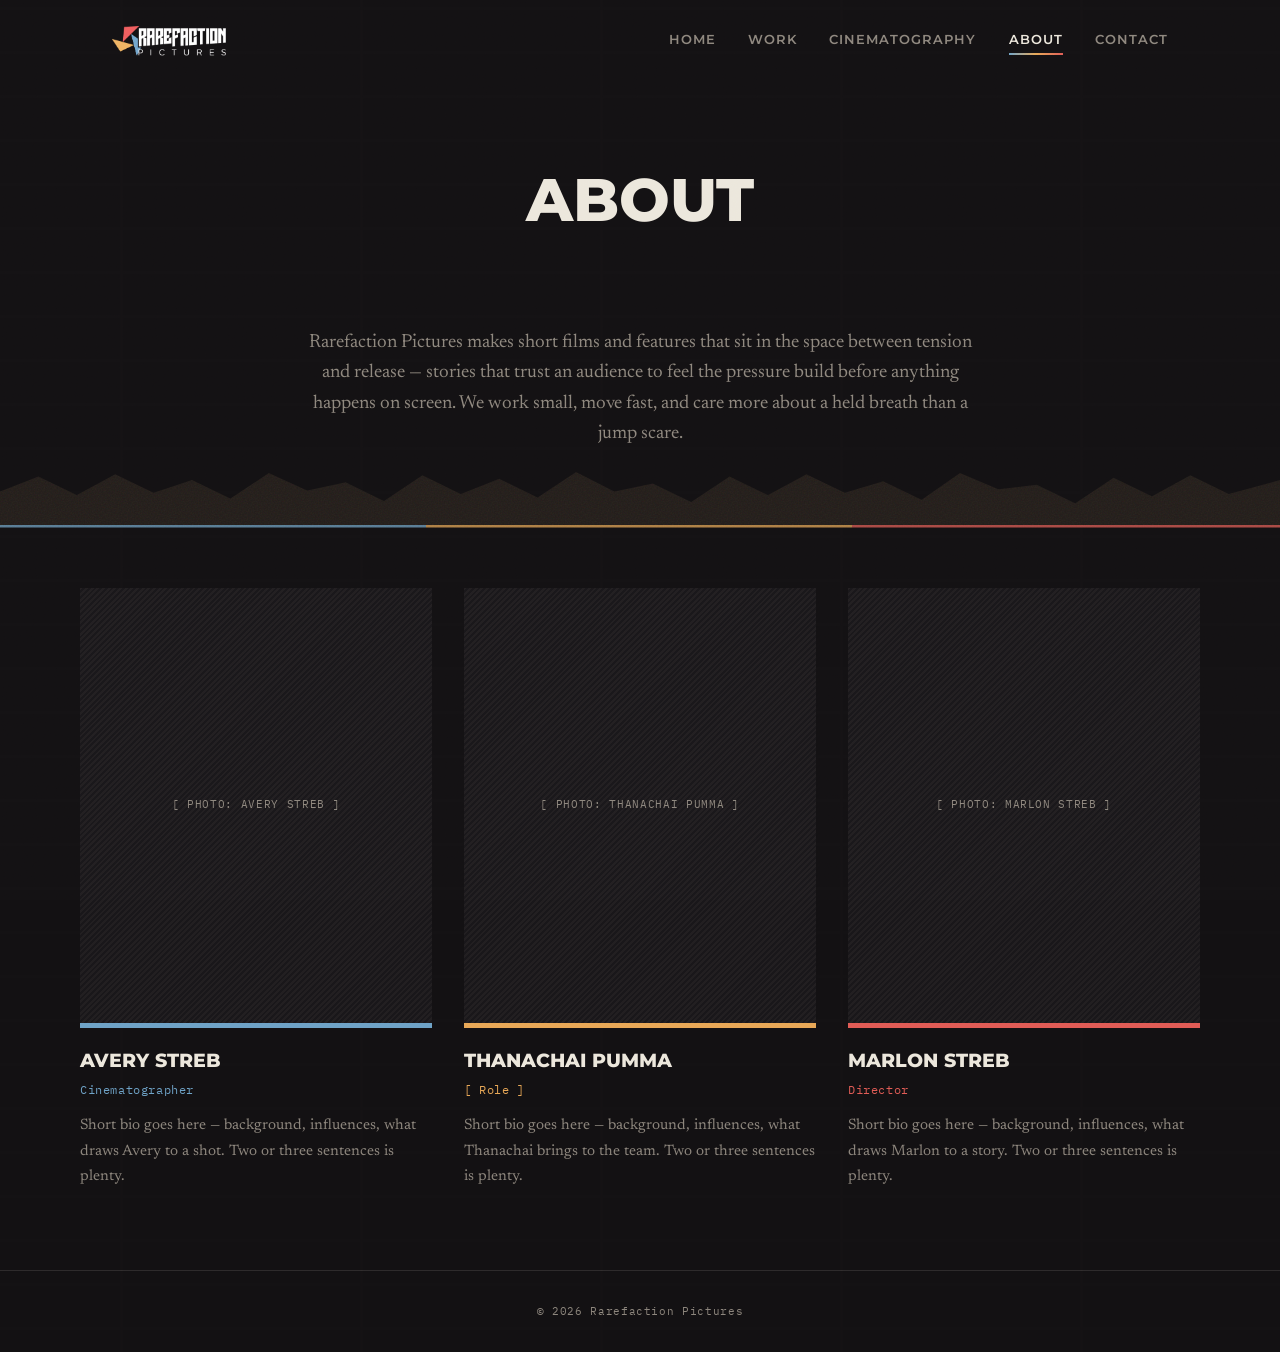
==== rarefactionpictures-site/about.html @ eb88a252 "Add files via upload" ====
<!DOCTYPE html>
<html lang="en">
<head>
<meta charset="UTF-8">
<meta name="viewport" content="width=device-width, initial-scale=1.0">
<title>About — Rarefaction Pictures</title>
<link rel="preconnect" href="https://fonts.googleapis.com">
<link rel="preconnect" href="https://fonts.gstatic.com" crossorigin>
<link href="https://fonts.googleapis.com/css2?family=Montserrat:wght@600;700;800&family=Newsreader:ital@0;1&family=IBM+Plex+Mono:wght@400;500&display=swap" rel="stylesheet">
<link rel="stylesheet" href="styles.css">
</head>
<body>
<div class="newsprint-bg"></div>

<header class="site-header">
  <a href="index.html" class="logo-mark">
    <img class="logo-header-mark" src="images/logo-full.png" alt="Rarefaction Pictures">
  </a>
  <button class="nav-toggle" aria-label="Toggle navigation">☰</button>
  <nav class="site-nav">
    <a href="index.html">Home</a>
    <a href="work.html">Work</a>
    <a href="cinematography.html">Cinematography</a>
    <a href="about.html" aria-current="page">About</a>
    <a href="contact.html">Contact</a>
  </nav>
</header>

<div class="page-head">
  <h1 class="page-title">About</h1>
</div>

<!-- EDIT ME: general company description -->
<div class="wrap about-intro">
  <p>
    Rarefaction Pictures makes short films and features that sit in the
    space between tension and release — stories that trust an audience
    to feel the pressure build before anything happens on screen. We
    work small, move fast, and care more about a held breath than a
    jump scare.
  </p>
</div>

<div class="torn-divider">
</div>

<!-- EDIT ME: bios below — replace each team-photo block with an
     <img> once you have headshots. member-color drives the accent
     line and role color, already matched to your logo. -->
<div class="wrap team">

  <div class="team-member" style="--member-color:var(--blue)">
    <div class="team-photo">
      <span>[ Photo: Avery Streb ]</span>
    </div>
    <h3 class="team-name">Avery Streb</h3>
    <p class="team-role">Cinematographer</p>
    <p class="team-bio">
      Short bio goes here — background, influences, what draws Avery
      to a shot. Two or three sentences is plenty.
    </p>
  </div>

  <div class="team-member" style="--member-color:var(--orange)">
    <div class="team-photo">
      <span>[ Photo: Thanachai Pumma ]</span>
    </div>
    <h3 class="team-name">Thanachai Pumma</h3>
    <p class="team-role">[ Role ]</p>
    <p class="team-bio">
      Short bio goes here — background, influences, what Thanachai
      brings to the team. Two or three sentences is plenty.
    </p>
  </div>

  <div class="team-member" style="--member-color:var(--red)">
    <div class="team-photo">
      <span>[ Photo: Marlon Streb ]</span>
    </div>
    <h3 class="team-name">Marlon Streb</h3>
    <p class="team-role">Director</p>
    <p class="team-bio">
      Short bio goes here — background, influences, what draws Marlon
      to a story. Two or three sentences is plenty.
    </p>
  </div>

</div>

<footer class="site-footer">
  <span>© <span id="year"></span> Rarefaction Pictures</span>
</footer>

<script src="main.js"></script>
</body>
</html>
---- rarefactionpictures-site/styles.css ----
/* =========================================================
   RAREFACTION PICTURES — Design tokens
   ========================================================= */
:root{
  --bg:        #131113;
  --bg-alt:    #1b181a;
  --paper:     #d8d0bf;
  --paper-dim: #b7ae9c;
  --paper-dark:#211c19;
  --ink:       #ece7dc;
  --muted:     #8d867d;
  --line:      rgba(236,231,220,0.12);

  --blue:      #6fa3c7;   /* Avery Streb */
  --orange:    #e8a857;   /* Thanachai Pumma */
  --red:       #e15c56;   /* Marlon Streb */

  --font-display: 'Montserrat', 'Helvetica Neue', Arial, sans-serif;
  --font-body:    'Newsreader', Georgia, serif;
  --font-mono:    'IBM Plex Mono', 'Courier New', monospace;
}

*{ box-sizing:border-box; margin:0; padding:0; }

html{ scroll-behavior:smooth; }

body{
  background:var(--bg);
  color:var(--ink);
  font-family:var(--font-body);
  font-size:17px;
  line-height:1.6;
  position:relative;
  overflow-x:hidden;
}

/* grain texture, applied once, fixed over everything */
body::before{
  content:"";
  position:fixed; inset:0;
  pointer-events:none;
  z-index:2000;
  opacity:0.11;
  background-image:url("data:image/svg+xml,%3Csvg xmlns='http://www.w3.org/2000/svg' width='120' height='120'%3E%3Cfilter id='n'%3E%3CfeTurbulence type='fractalNoise' baseFrequency='0.9' numOctaves='2' stitchTiles='stitch'/%3E%3C/filter%3E%3Crect width='100%25' height='100%25' filter='url(%23n)'/%3E%3C/svg%3E");
  mix-blend-mode:overlay;
}

/* faint newsprint-column suggestion, never real text, just structure */
.newsprint-bg{
  position:absolute; inset:0;
  pointer-events:none;
  opacity:0.09;
  background:
    repeating-linear-gradient(90deg,
      transparent 0 120px,
      var(--paper) 121px 122px,
      transparent 123px 240px),
    repeating-linear-gradient(0deg,
      transparent 0 22px,
      rgba(216,208,191,0.5) 23px 24px,
      transparent 25px 44px);
  mix-blend-mode:overlay;
}

a{ color:inherit; text-decoration:none; }

img{ max-width:100%; display:block; }

.wrap{
  max-width:1120px;
  margin:0 auto;
  padding:0 32px;
  position:relative;
}

.eyebrow{
  font-family:var(--font-mono);
  font-size:12px;
  letter-spacing:0.18em;
  text-transform:uppercase;
  color:var(--muted);
}

.section-label{
  font-family:var(--font-display);
  font-weight:800;
  font-size:13px;
  letter-spacing:0.14em;
  text-transform:uppercase;
  color:var(--muted);
  margin-bottom:28px;
}

/* =========================================================
   HEADER / NAV
   ========================================================= */
.site-header{
  display:flex;
  align-items:center;
  justify-content:space-between;
  max-width:1120px;
  margin:0 auto;
  padding:26px 32px;
  position:relative;
  z-index:10;
}

.logo-mark{
  display:flex;
  align-items:center;
  gap:10px;
  font-family:var(--font-display);
  font-weight:800;
  font-size:15px;
  letter-spacing:0.06em;
  text-transform:uppercase;
}

.tri-mark{ width:26px; height:auto; flex-shrink:0; }

.logo-header-mark{
  height:30px;
  width:auto;
  flex-shrink:0;
}

.site-nav{ display:flex; gap:32px; }

.site-nav a{
  font-family:var(--font-display);
  font-weight:600;
  font-size:13px;
  letter-spacing:0.08em;
  text-transform:uppercase;
  color:var(--muted);
  transition:color .2s ease;
  position:relative;
  padding-bottom:4px;
}
.site-nav a:hover,
.site-nav a[aria-current="page"]{ color:var(--ink); }
.site-nav a[aria-current="page"]::after{
  content:"";
  position:absolute; left:0; right:0; bottom:-2px;
  height:2px;
  background:linear-gradient(90deg,var(--blue),var(--orange),var(--red));
}

.nav-toggle{ display:none; }

/* =========================================================
   TORN DIVIDER — the recurring signature element
   ========================================================= */
.torn-divider{
  position:relative;
  height:58px;
  margin:0;
  background:var(--paper-dark);
  box-shadow:0 6px 18px rgba(0,0,0,0.5);
  clip-path:polygon(
    0% 38%, 3% 12%, 6% 44%, 9% 8%, 12% 40%, 15% 18%, 18% 50%,
    21% 6%, 24% 36%, 27% 22%, 30% 54%, 33% 10%, 36% 42%, 39% 16%,
    42% 48%, 45% 4%, 48% 38%, 51% 24%, 54% 56%, 57% 12%, 60% 44%,
    63% 8%, 66% 40%, 69% 20%, 72% 52%, 75% 6%, 78% 34%, 81% 26%,
    84% 58%, 87% 14%, 90% 46%, 93% 10%, 96% 42%, 100% 18%,
    100% 100%, 0% 100%
  );
}

.torn-divider::before{
  content:"";
  position:absolute; inset:0;
  opacity:0.5;
  mix-blend-mode:overlay;
  background-image:url("data:image/svg+xml,%3Csvg xmlns='http://www.w3.org/2000/svg' width='120' height='120'%3E%3Cfilter id='n'%3E%3CfeTurbulence type='fractalNoise' baseFrequency='0.7' numOctaves='3' stitchTiles='stitch'/%3E%3C/filter%3E%3Crect width='100%25' height='100%25' filter='url(%23n)'/%3E%3C/svg%3E");
}

.torn-divider::after{
  content:"";
  position:absolute; left:0; right:0; bottom:0;
  height:3px;
  background:linear-gradient(90deg,var(--blue) 0 33.3%,var(--orange) 33.3% 66.6%,var(--red) 66.6% 100%);
  opacity:0.7;
}

/* =========================================================
   HERO (home)
   ========================================================= */
.hero{
  padding:64px 0 0;
  text-align:center;
}

.hero-photo{
  position:relative;
  margin:0 auto 0;
  max-width:1120px;
  height:420px;
  background:
    repeating-linear-gradient(135deg, #201d1f 0 2px, #171417 2px 4px);
  border:1px dashed var(--line);
  display:flex;
  align-items:center;
  justify-content:center;
  overflow:hidden;
}

.hero-logo-overlay{
  position:absolute;
  top:24px;
  right:24px;
  width:min(220px, 28%);
  height:auto;
  z-index:3;
}

.hero-wwu-btn{
  position:absolute;
  bottom:24px;
  left:24px;
  z-index:3;
  display:inline-block;
  font-family:var(--font-display);
  font-weight:700;
  font-size:22px;
  letter-spacing:0.08em;
  text-transform:uppercase;
  padding:23px 43px;
  background:var(--orange); /* overridden randomly on load, see main.js */
  color:var(--bg);
  transition:background .2s ease, transform .2s ease;
}
.hero-wwu-btn:hover{
  background:var(--ink);
  transform:translateY(-2px);
}

.hero-photo-label{
  font-family:var(--font-mono);
  font-size:12px;
  letter-spacing:0.1em;
  text-transform:uppercase;
  color:var(--muted);
  text-align:center;
  line-height:1.8;
}

.hero-photo::after{
  content:"";
  position:absolute; left:0; right:0; bottom:0;
  height:5px;
  background:linear-gradient(90deg,var(--blue) 0 33.3%,var(--orange) 33.3% 66.6%,var(--red) 66.6% 100%);
}

.hero-text{ padding:48px 32px 60px; }

.hero-title{
  font-family:var(--font-display);
  font-weight:800;
  font-size:clamp(40px, 7vw, 84px);
  line-height:0.98;
  letter-spacing:-0.01em;
  text-transform:uppercase;
}

.hero-logo{
  width:min(560px, 82%);
  margin:0 auto;
  height:auto;
}

.visually-hidden{
  position:absolute;
  width:1px; height:1px;
  padding:0; margin:-1px;
  overflow:hidden;
  clip:rect(0,0,0,0);
  white-space:nowrap;
  border:0;
}

.hero-tagline{
  margin-top:18px;
  font-family:var(--font-body);
  font-style:italic;
  font-size:19px;
  color:var(--muted);
  max-width:520px;
  margin-left:auto;
  margin-right:auto;
}

/* =========================================================
   LATEST WORK (home) — category rows, graceful when empty
   ========================================================= */
.latest-work{ padding:64px 0; }

.work-category{ margin-bottom:56px; }
.work-category:last-child{ margin-bottom:0; }

.work-category-head{
  display:flex;
  align-items:baseline;
  justify-content:space-between;
  border-bottom:1px solid var(--line);
  padding-bottom:12px;
  margin-bottom:24px;
}

.work-category-title{
  font-family:var(--font-display);
  font-weight:800;
  font-size:20px;
  letter-spacing:0.02em;
  text-transform:uppercase;
}

.work-category-title .accent-dot{
  display:inline-block;
  width:8px; height:8px;
  border-radius:50%;
  margin-right:10px;
  vertical-align:middle;
}

.work-category-link{
  font-family:var(--font-mono);
  font-size:12px;
  color:var(--muted);
  letter-spacing:0.06em;
}
.work-category-link:hover{ color:var(--ink); }

.work-row{
  display:grid;
  grid-template-columns:repeat(3,1fr);
  gap:20px;
}

.work-card{
  background:var(--bg-alt);
  border:1px solid var(--line);
  transition:border-color .2s ease, transform .2s ease;
}
.work-card:hover{ transform:translateY(-3px); }

.work-card-frame{
  aspect-ratio:16/10;
  background:repeating-linear-gradient(135deg,#221f21 0 2px,#19171a 2px 4px);
  display:flex;
  align-items:center;
  justify-content:center;
}
.work-card-frame span{
  font-family:var(--font-mono);
  font-size:11px;
  color:var(--muted);
  letter-spacing:0.08em;
  text-transform:uppercase;
}

.work-card-body{ padding:16px; }
.work-card-title{
  font-family:var(--font-display);
  font-weight:700;
  font-size:15px;
  text-transform:uppercase;
  letter-spacing:0.02em;
}
.work-card-meta{
  font-family:var(--font-mono);
  font-size:11px;
  color:var(--muted);
  margin-top:6px;
}

.work-empty{
  border:1px dashed var(--line);
  padding:32px 20px;
  text-align:center;
  grid-column:1 / -1;
}
.work-empty p{
  font-family:var(--font-mono);
  font-size:12px;
  letter-spacing:0.06em;
  text-transform:uppercase;
  color:var(--muted);
}

/* =========================================================
   WORK WITH US (home section)
   ========================================================= */
.work-with-us{
  padding:70px 0;
  text-align:center;
}
.wwu-title{
  font-family:var(--font-display);
  font-weight:800;
  font-size:clamp(28px,4vw,44px);
  text-transform:uppercase;
  margin-bottom:16px;
}
.wwu-copy{
  max-width:480px;
  margin:0 auto 30px;
  color:var(--muted);
  font-size:17px;
}
.btn{
  display:inline-block;
  font-family:var(--font-display);
  font-weight:700;
  font-size:13px;
  letter-spacing:0.1em;
  text-transform:uppercase;
  padding:16px 34px;
  border:1px solid var(--ink);
  transition:background .2s ease, color .2s ease;
}
.btn:hover{ background:var(--ink); color:var(--bg); }

/* =========================================================
   FULL WORK PAGE
   ========================================================= */
.page-head{
  padding:70px 0 20px;
  text-align:center;
}
.page-title{
  font-family:var(--font-display);
  font-weight:800;
  font-size:clamp(36px,6vw,60px);
  text-transform:uppercase;
}
.page-sub{
  color:var(--muted);
  margin-top:12px;
  font-style:italic;
}

.work-archive{ padding:40px 0 80px; }

/* =========================================================
   CINEMATOGRAPHY PAGE — carousel
   ========================================================= */
.cine-carousel{
  position:relative;
  padding:40px 0 20px;
}

.cine-carousel .cine-track{
  display:flex;
  overflow:hidden;
  border:1px solid var(--line);
}

.cine-carousel .cine-slide{
  position:relative;
  flex:0 0 100%;
}

.cine-frame{
  aspect-ratio:16/9;
  background:repeating-linear-gradient(135deg,#221f21 0 2px,#19171a 2px 4px);
  display:flex; align-items:center; justify-content:center;
}
.cine-frame span{
  font-family:var(--font-mono);
  font-size:11px; color:var(--muted);
  text-transform:uppercase; letter-spacing:0.08em;
}

.cine-info-bar{
  position:absolute;
  left:0; right:0; bottom:0;
  display:flex;
  align-items:baseline;
  justify-content:space-between;
  gap:16px;
  padding:16px 22px;
  background:rgba(19,17,19,0.88);
  border-top:1px solid var(--line);
  transform:translateY(100%);
  transition:transform .25s ease;
}
.cine-slide:hover .cine-info-bar,
.cine-slide:focus-within .cine-info-bar{
  transform:translateY(0);
}

.cine-info-title{
  font-family:var(--font-display);
  font-weight:700;
  font-size:15px;
  text-transform:uppercase;
  letter-spacing:0.02em;
}
.cine-info-meta{
  font-family:var(--font-mono);
  font-size:11px;
  color:var(--muted);
  white-space:nowrap;
}

.cine-arrow{
  position:absolute;
  top:50%;
  transform:translateY(-50%);
  width:44px; height:44px;
  border:1px solid var(--line);
  background:rgba(19,17,19,0.7);
  color:var(--ink);
  font-size:22px;
  line-height:1;
  cursor:pointer;
  display:flex; align-items:center; justify-content:center;
  transition:background .2s ease;
}
.cine-arrow:hover{ background:rgba(19,17,19,0.95); }
.cine-arrow--prev{ left:14px; }
.cine-arrow--next{ right:14px; }

.cine-dots{
  display:flex;
  justify-content:center;
  gap:10px;
  margin-top:18px;
}
.cine-dot{
  width:8px; height:8px;
  border-radius:50%;
  border:1px solid var(--line);
  background:transparent;
  cursor:pointer;
  padding:0;
}
.cine-dot.active{ background:var(--ink); }

@media (max-width:800px){
  .cine-info-bar{
    position:static;
    transform:none;
    background:var(--bg-alt);
    flex-direction:column;
    align-items:flex-start;
    gap:4px;
  }
  .cine-arrow{ width:36px; height:36px; font-size:18px; }
}

/* =========================================================
   REEL PLAYER
   ========================================================= */
.reel{ padding:20px 0 90px; }

.reel-player{
  position:relative;
  aspect-ratio:16/9;
  background:repeating-linear-gradient(135deg,#221f21 0 2px,#19171a 2px 4px);
  border:1px solid var(--line);
  overflow:hidden;
}

.reel-video{
  width:100%; height:100%;
  object-fit:cover;
  display:block;
}

.reel-placeholder-label{
  position:absolute; inset:0;
  display:flex;
  align-items:center;
  justify-content:center;
  text-align:center;
  padding:0 24px;
  font-family:var(--font-mono);
  font-size:12px;
  letter-spacing:0.06em;
  text-transform:uppercase;
  color:var(--muted);
  line-height:1.8;
}
.reel-placeholder-label code{
  font-family:var(--font-mono);
  color:var(--ink);
}

.reel-mute-toggle{
  position:absolute;
  bottom:16px; right:16px;
  width:40px; height:40px;
  border:1px solid var(--line);
  background:rgba(19,17,19,0.7);
  color:var(--ink);
  font-size:16px;
  cursor:pointer;
  display:flex; align-items:center; justify-content:center;
}
.reel-mute-toggle:hover{ background:rgba(19,17,19,0.95); }

/* =========================================================
   FILM MODAL — trailer popup for short-film / feature cards
   ========================================================= */
.film-modal-backdrop{
  position:fixed; inset:0;
  background:rgba(8,7,8,0.86);
  z-index:1000;
  display:none;
  align-items:center;
  justify-content:center;
  padding:5vh 5vw;
}
.film-modal-backdrop.open{ display:flex; }

.film-modal{
  position:relative;
  width:100%;
  max-width:840px;
  max-height:90vh;
  background:var(--bg-alt);
  border:1px solid var(--line);
  box-shadow:0 20px 60px rgba(0,0,0,0.6);
}

.film-modal-scroll{
  max-height:90vh;
  overflow-y:auto;
  padding:36px 36px 44px;
}

.film-modal-close{
  position:absolute;
  top:14px; right:14px;
  width:36px; height:36px;
  border:1px solid var(--line);
  background:var(--bg);
  color:var(--ink);
  font-size:16px;
  cursor:pointer;
  z-index:2;
}
.film-modal-close:hover{ background:var(--bg-alt); }

.film-modal-eyebrow{
  font-family:var(--font-mono);
  font-size:12px;
  letter-spacing:0.1em;
  text-transform:uppercase;
  color:var(--muted);
  margin-bottom:8px;
}

.film-modal-title{
  font-family:var(--font-display);
  font-weight:800;
  font-size:clamp(26px,4vw,38px);
  text-transform:uppercase;
  margin-bottom:24px;
  padding-right:40px;
}

.film-modal-video{
  position:relative;
  aspect-ratio:16/9;
  background:repeating-linear-gradient(135deg,#221f21 0 2px,#19171a 2px 4px);
  border:1px solid var(--line);
  margin-bottom:28px;
  overflow:hidden;
}
.film-modal-video-el{ width:100%; height:100%; object-fit:cover; }
.film-modal-video-placeholder{
  position:absolute; inset:0;
  display:flex; align-items:center; justify-content:center;
  font-family:var(--font-mono);
  font-size:12px; letter-spacing:0.06em; text-transform:uppercase;
  color:var(--muted);
}

.film-modal-facts{
  display:grid;
  grid-template-columns:140px 1fr;
  gap:10px 16px;
  margin-bottom:24px;
}
.film-modal-facts dt{
  font-family:var(--font-mono);
  font-size:11px;
  letter-spacing:0.06em;
  text-transform:uppercase;
  color:var(--muted);
}
.film-modal-facts dd{
  font-family:var(--font-body);
  font-size:15px;
  color:var(--ink);
}

.film-modal-awards-label{
  font-family:var(--font-display);
  font-weight:800;
  font-size:12px;
  letter-spacing:0.1em;
  text-transform:uppercase;
  color:var(--muted);
  margin-bottom:10px;
}
.film-modal-awards ul{
  list-style:none;
  display:flex;
  flex-direction:column;
  gap:6px;
}
.film-modal-awards li{
  font-size:15px;
  color:var(--ink);
  padding-left:16px;
  position:relative;
}
.film-modal-awards li::before{
  content:"";
  position:absolute; left:0; top:9px;
  width:6px; height:6px;
  background:var(--orange);
}

@media (max-width:700px){
  .film-modal-backdrop{ padding:0; }
  .film-modal{ max-width:none; width:100%; height:100%; max-height:none; }
  .film-modal-scroll{ max-height:100vh; padding:28px 20px 40px; }
  .film-modal-facts{ grid-template-columns:1fr; gap:2px 0; }
  .film-modal-facts dd{ margin-bottom:8px; }
}

/* =========================================================
   ABOUT PAGE
   ========================================================= */
.about-intro{
  padding:60px 0 20px;
  max-width:680px;
  margin:0 auto;
  text-align:center;
}
.about-intro p{ font-size:19px; color:var(--muted); }

.team{
  padding:60px 0 80px;
  display:grid;
  grid-template-columns:repeat(3,1fr);
  gap:32px;
}

.team-member{ text-align:left; }

.team-photo{
  aspect-ratio:4/5;
  background:repeating-linear-gradient(135deg,#221f21 0 2px,#19171a 2px 4px);
  border-bottom:5px solid var(--member-color, var(--ink));
  display:flex; align-items:center; justify-content:center;
  margin-bottom:18px;
}
.team-photo span{
  font-family:var(--font-mono);
  font-size:11px; color:var(--muted);
  text-align:center; padding:0 16px;
  text-transform:uppercase; letter-spacing:0.06em;
}

.team-name{
  font-family:var(--font-display);
  font-weight:800; font-size:19px;
  text-transform:uppercase;
}
.team-role{
  font-family:var(--font-mono);
  font-size:12px;
  color:var(--member-color, var(--muted));
  margin-top:4px;
  letter-spacing:0.05em;
}
.team-bio{
  margin-top:14px;
  font-size:15px;
  color:var(--muted);
  line-height:1.7;
}

/* =========================================================
   CONTACT PAGE
   ========================================================= */
.contact-page{
  padding:80px 0 100px;
  text-align:center;
}
.contact-email{
  display:inline-block;
  font-family:var(--font-display);
  font-weight:800;
  font-size:clamp(24px,4vw,38px);
  text-transform:lowercase;
  border-bottom:2px solid var(--line);
  padding-bottom:6px;
  margin:20px 0 40px;
  transition:border-color .2s ease;
}
.contact-email:hover{ border-color:var(--orange); }

.contact-links{
  display:flex; gap:28px; justify-content:center;
  font-family:var(--font-mono); font-size:13px;
  letter-spacing:0.06em; text-transform:uppercase;
}
.contact-links a{ color:var(--muted); }
.contact-links a:hover{ color:var(--ink); }

/* =========================================================
   FOOTER
   ========================================================= */
.site-footer{
  padding:32px;
  text-align:center;
  font-family:var(--font-mono);
  font-size:11px;
  color:var(--muted);
  letter-spacing:0.06em;
  border-top:1px solid var(--line);
}

/* =========================================================
   RESPONSIVE
   ========================================================= */
@media (max-width:800px){
  .site-nav{
    position:fixed; inset:0 0 0 auto;
    width:70%; max-width:280px;
    background:var(--bg-alt);
    flex-direction:column;
    padding:100px 32px;
    gap:24px;
    transform:translateX(100%);
    transition:transform .25s ease;
    z-index:100;
  }
  .site-nav.open{ transform:translateX(0); }
  .nav-toggle{
    display:block;
    background:none; border:none;
    color:var(--ink); font-size:22px;
    cursor:pointer; z-index:101;
  }
  .work-row{ grid-template-columns:1fr; }
  .cine-grid{ grid-template-columns:1fr; }
  .team{ grid-template-columns:1fr; }
  .hero-photo{ height:280px; }
}

@media (prefers-reduced-motion:reduce){
  *{ transition:none !important; scroll-behavior:auto !important; }
}
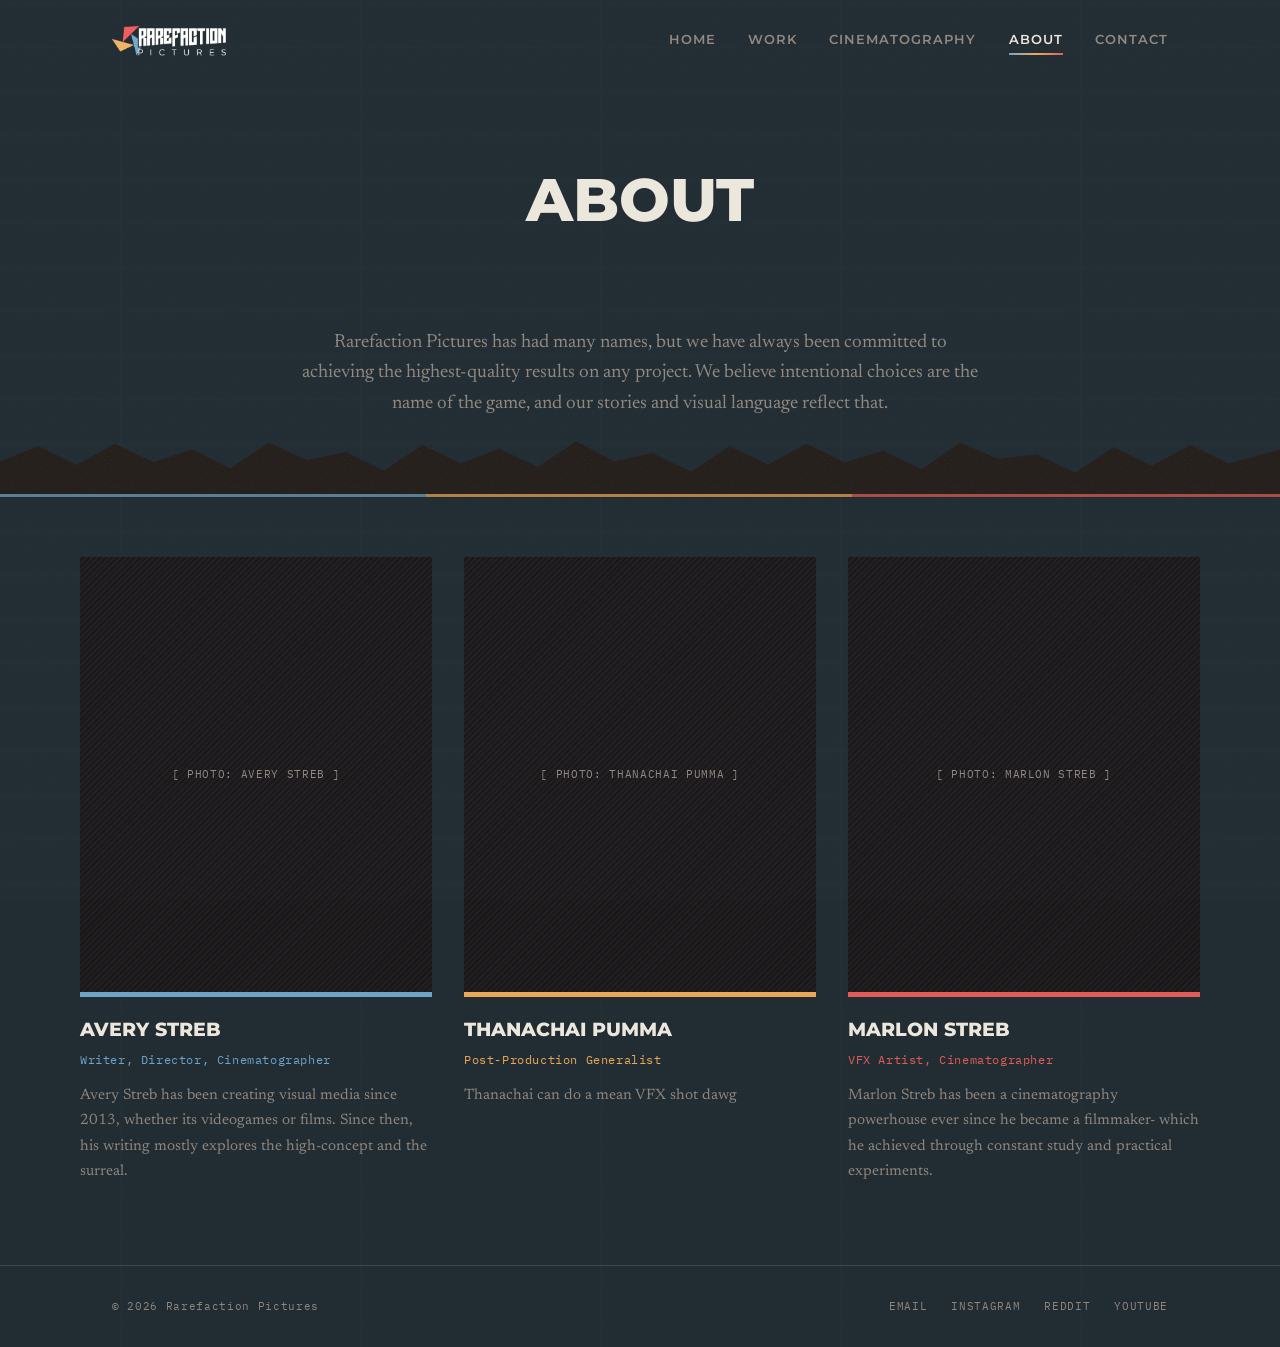
==== commit 7d763aea: "Update about.html" ====
--- a/rarefactionpictures-site/about.html
+++ b/rarefactionpictures-site/about.html
@@ -7,11 +7,11 @@
 <link rel="preconnect" href="https://fonts.googleapis.com">
 <link rel="preconnect" href="https://fonts.gstatic.com" crossorigin>
 <link href="https://fonts.googleapis.com/css2?family=Montserrat:wght@600;700;800&family=Newsreader:ital@0;1&family=IBM+Plex+Mono:wght@400;500&display=swap" rel="stylesheet">
+<link rel="icon" type="image/png" href="images/logo-icon.png">
 <link rel="stylesheet" href="styles.css">
 </head>
 <body>
 <div class="newsprint-bg"></div>
-
 <header class="site-header">
   <a href="index.html" class="logo-mark">
     <img class="logo-header-mark" src="images/logo-full.png" alt="Rarefaction Pictures">
@@ -25,72 +25,59 @@
     <a href="contact.html">Contact</a>
   </nav>
 </header>
-
 <div class="page-head">
   <h1 class="page-title">About</h1>
 </div>
-
-<!-- EDIT ME: general company description -->
 <div class="wrap about-intro">
   <p>
-    Rarefaction Pictures makes short films and features that sit in the
-    space between tension and release — stories that trust an audience
-    to feel the pressure build before anything happens on screen. We
-    work small, move fast, and care more about a held breath than a
-    jump scare.
+    Rarefaction Pictures has had many names, but we have always been committed to achieving the highest-quality results on any project. We believe intentional choices are the name of the game, and our stories and visual language reflect that.
   </p>
 </div>
-
 <div class="torn-divider">
 </div>
-
-<!-- EDIT ME: bios below — replace each team-photo block with an
-     <img> once you have headshots. member-color drives the accent
-     line and role color, already matched to your logo. -->
 <div class="wrap team">
-
   <div class="team-member" style="--member-color:var(--blue)">
     <div class="team-photo">
       <span>[ Photo: Avery Streb ]</span>
     </div>
     <h3 class="team-name">Avery Streb</h3>
-    <p class="team-role">Cinematographer</p>
+    <p class="team-role">Writer, Director, Cinematographer</p>
     <p class="team-bio">
-      Short bio goes here — background, influences, what draws Avery
-      to a shot. Two or three sentences is plenty.
+      Avery Streb has been creating visual media since 2013, whether its videogames or films. Since then, his writing mostly explores the high-concept and the surreal.
     </p>
   </div>
-
   <div class="team-member" style="--member-color:var(--orange)">
     <div class="team-photo">
       <span>[ Photo: Thanachai Pumma ]</span>
     </div>
     <h3 class="team-name">Thanachai Pumma</h3>
-    <p class="team-role">[ Role ]</p>
+    <p class="team-role">Post-Production Generalist</p>
     <p class="team-bio">
-      Short bio goes here — background, influences, what Thanachai
-      brings to the team. Two or three sentences is plenty.
+      Thanachai can do a mean VFX shot dawg
     </p>
   </div>
-
   <div class="team-member" style="--member-color:var(--red)">
     <div class="team-photo">
       <span>[ Photo: Marlon Streb ]</span>
     </div>
     <h3 class="team-name">Marlon Streb</h3>
-    <p class="team-role">Director</p>
+    <p class="team-role">VFX Artist, Cinematographer</p>
     <p class="team-bio">
-      Short bio goes here — background, influences, what draws Marlon
-      to a story. Two or three sentences is plenty.
+      Marlon Streb has been a cinematography powerhouse ever since he became a filmmaker- which he achieved through constant study and practical experiments.
     </p>
   </div>
-
 </div>
-
 <footer class="site-footer">
-  <span>© <span id="year"></span> Rarefaction Pictures</span>
+  <div class="wrap footer-inner">
+    <span class="footer-copy">© <span id="year"></span> Rarefaction Pictures</span>
+    <div class="footer-links">
+      <a href="mailto:rarefactionpicturesoutreach@gmail.com">Email</a>
+      <a href="https://www.instagram.com/rarefactionpictures/">Instagram</a>
+      <a href="https://www.reddit.com/user/rarefactionpictures/">Reddit</a>
+      <a href="https://youtube.com/@rarefactionfilm">YouTube</a>
+    </div>
+  </div>
 </footer>
-
 <script src="main.js"></script>
 </body>
 </html>
--- a/rarefactionpictures-site/styles.css
+++ b/rarefactionpictures-site/styles.css
@@ -2,7 +2,7 @@
    RAREFACTION PICTURES — Design tokens
    ========================================================= */
 :root{
-  --bg:        #131113;
+  --bg:        #222c33;
   --bg-alt:    #1b181a;
   --paper:     #d8d0bf;
   --paper-dim: #b7ae9c;
@@ -452,13 +452,18 @@
 
 .cine-carousel .cine-track{
   display:flex;
-  overflow:hidden;
+  overflow-x:auto;
+  scroll-snap-type:x mandatory;
+  scrollbar-width:none;
+  -ms-overflow-style:none;
   border:1px solid var(--line);
 }
+.cine-carousel .cine-track::-webkit-scrollbar{ display:none; }
 
 .cine-carousel .cine-slide{
   position:relative;
   flex:0 0 100%;
+  scroll-snap-align:start;
 }
 
 .cine-frame{
@@ -820,12 +825,34 @@
    ========================================================= */
 .site-footer{
   padding:32px;
-  text-align:center;
+  border-top:1px solid var(--line);
+}
+.footer-inner{
+  display:flex;
+  align-items:center;
+  justify-content:space-between;
+  flex-wrap:wrap;
+  gap:16px;
+}
+.footer-copy{
   font-family:var(--font-mono);
   font-size:11px;
   color:var(--muted);
   letter-spacing:0.06em;
-  border-top:1px solid var(--line);
+}
+.footer-links{
+  display:flex;
+  gap:24px;
+  font-family:var(--font-mono);
+  font-size:11px;
+  letter-spacing:0.06em;
+  text-transform:uppercase;
+}
+.footer-links a{ color:var(--muted); }
+.footer-links a:hover{ color:var(--ink); }
+
+@media (max-width:500px){
+  .footer-inner{ flex-direction:column; align-items:flex-start; }
 }
 
 /* =========================================================
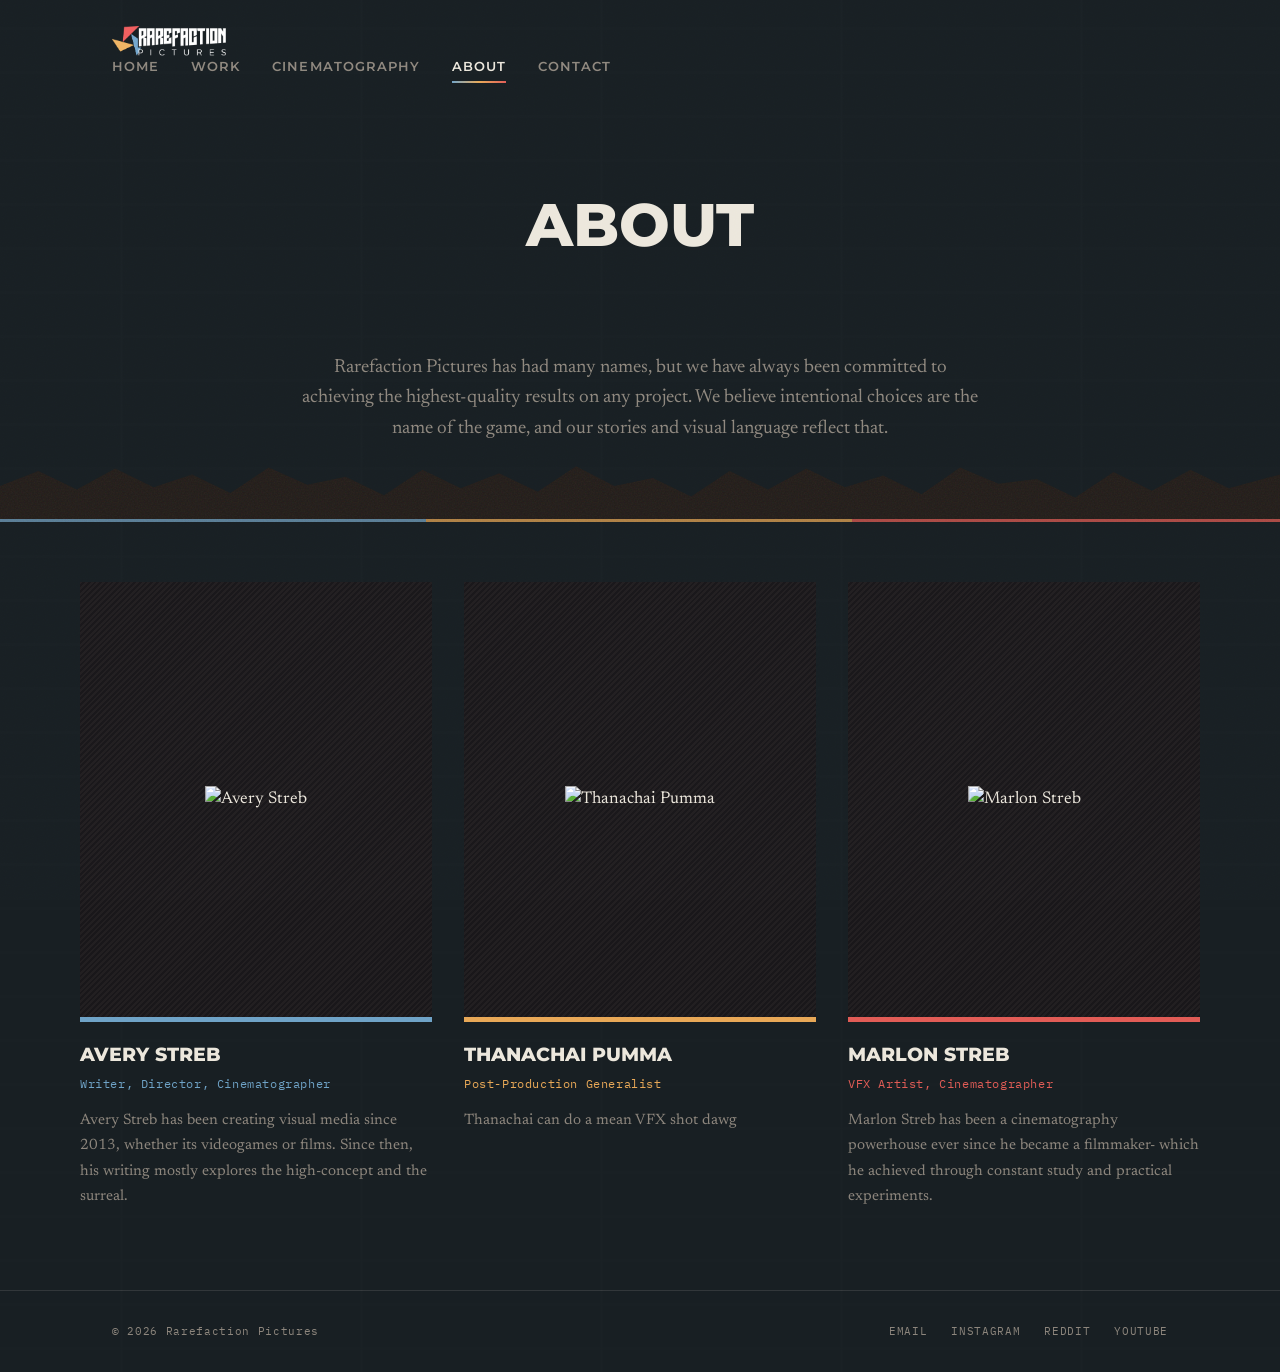
==== commit 17be59b0: "Update about.html" ====
--- a/rarefactionpictures-site/about.html
+++ b/rarefactionpictures-site/about.html
@@ -1,29 +1,38 @@
 <!DOCTYPE html>
 <html lang="en">
 <head>
+<script>
+(function(){
+  var modes = ['blue','orange','red'];
+  var m = modes[Math.floor(Math.random()*modes.length)];
+  document.documentElement.setAttribute('data-theme', m);
+})();
+</script>
 <meta charset="UTF-8">
 <meta name="viewport" content="width=device-width, initial-scale=1.0">
 <title>About — Rarefaction Pictures</title>
+<link rel="icon" type="image/png" href="images/logo-icon.png">
 <link rel="preconnect" href="https://fonts.googleapis.com">
 <link rel="preconnect" href="https://fonts.gstatic.com" crossorigin>
 <link href="https://fonts.googleapis.com/css2?family=Montserrat:wght@600;700;800&family=Newsreader:ital@0;1&family=IBM+Plex+Mono:wght@400;500&display=swap" rel="stylesheet">
-<link rel="icon" type="image/png" href="images/logo-icon.png">
 <link rel="stylesheet" href="styles.css">
 </head>
 <body>
 <div class="newsprint-bg"></div>
 <header class="site-header">
-  <a href="index.html" class="logo-mark">
-    <img class="logo-header-mark" src="images/logo-full.png" alt="Rarefaction Pictures">
-  </a>
-  <button class="nav-toggle" aria-label="Toggle navigation">☰</button>
-  <nav class="site-nav">
-    <a href="index.html">Home</a>
-    <a href="work.html">Work</a>
-    <a href="cinematography.html">Cinematography</a>
-    <a href="about.html" aria-current="page">About</a>
-    <a href="contact.html">Contact</a>
-  </nav>
+  <div class="site-header-inner">
+    <a href="index.html" class="logo-mark">
+      <img class="logo-header-mark" src="images/logo-full.png" alt="Rarefaction Pictures">
+    </a>
+    <button class="nav-toggle" aria-label="Toggle navigation">☰</button>
+    <nav class="site-nav">
+      <a href="index.html">Home</a>
+      <a href="work.html">Work</a>
+      <a href="cinematography.html">Cinematography</a>
+      <a href="about.html" aria-current="page">About</a>
+      <a href="contact.html">Contact</a>
+    </nav>
+  </div>
 </header>
 <div class="page-head">
   <h1 class="page-title">About</h1>
@@ -38,7 +47,7 @@
 <div class="wrap team">
   <div class="team-member" style="--member-color:var(--blue)">
     <div class="team-photo">
-      <span>[ Photo: Avery Streb ]</span>
+      <img src="https://picsum.photos/seed/avery-streb/600/750" alt="Avery Streb">
     </div>
     <h3 class="team-name">Avery Streb</h3>
     <p class="team-role">Writer, Director, Cinematographer</p>
@@ -48,7 +57,7 @@
   </div>
   <div class="team-member" style="--member-color:var(--orange)">
     <div class="team-photo">
-      <span>[ Photo: Thanachai Pumma ]</span>
+      <img src="https://picsum.photos/seed/thanachai-pumma/600/750" alt="Thanachai Pumma">
     </div>
     <h3 class="team-name">Thanachai Pumma</h3>
     <p class="team-role">Post-Production Generalist</p>
@@ -58,7 +67,7 @@
   </div>
   <div class="team-member" style="--member-color:var(--red)">
     <div class="team-photo">
-      <span>[ Photo: Marlon Streb ]</span>
+      <img src="https://picsum.photos/seed/marlon-streb/600/750" alt="Marlon Streb">
     </div>
     <h3 class="team-name">Marlon Streb</h3>
     <p class="team-role">VFX Artist, Cinematographer</p>
--- a/rarefactionpictures-site/styles.css
+++ b/rarefactionpictures-site/styles.css
@@ -2,7 +2,7 @@
    RAREFACTION PICTURES — Design tokens
    ========================================================= */
 :root{
-  --bg:        #222c33;
+  --bg:        #181f23;
   --bg-alt:    #1b181a;
   --paper:     #d8d0bf;
   --paper-dim: #b7ae9c;
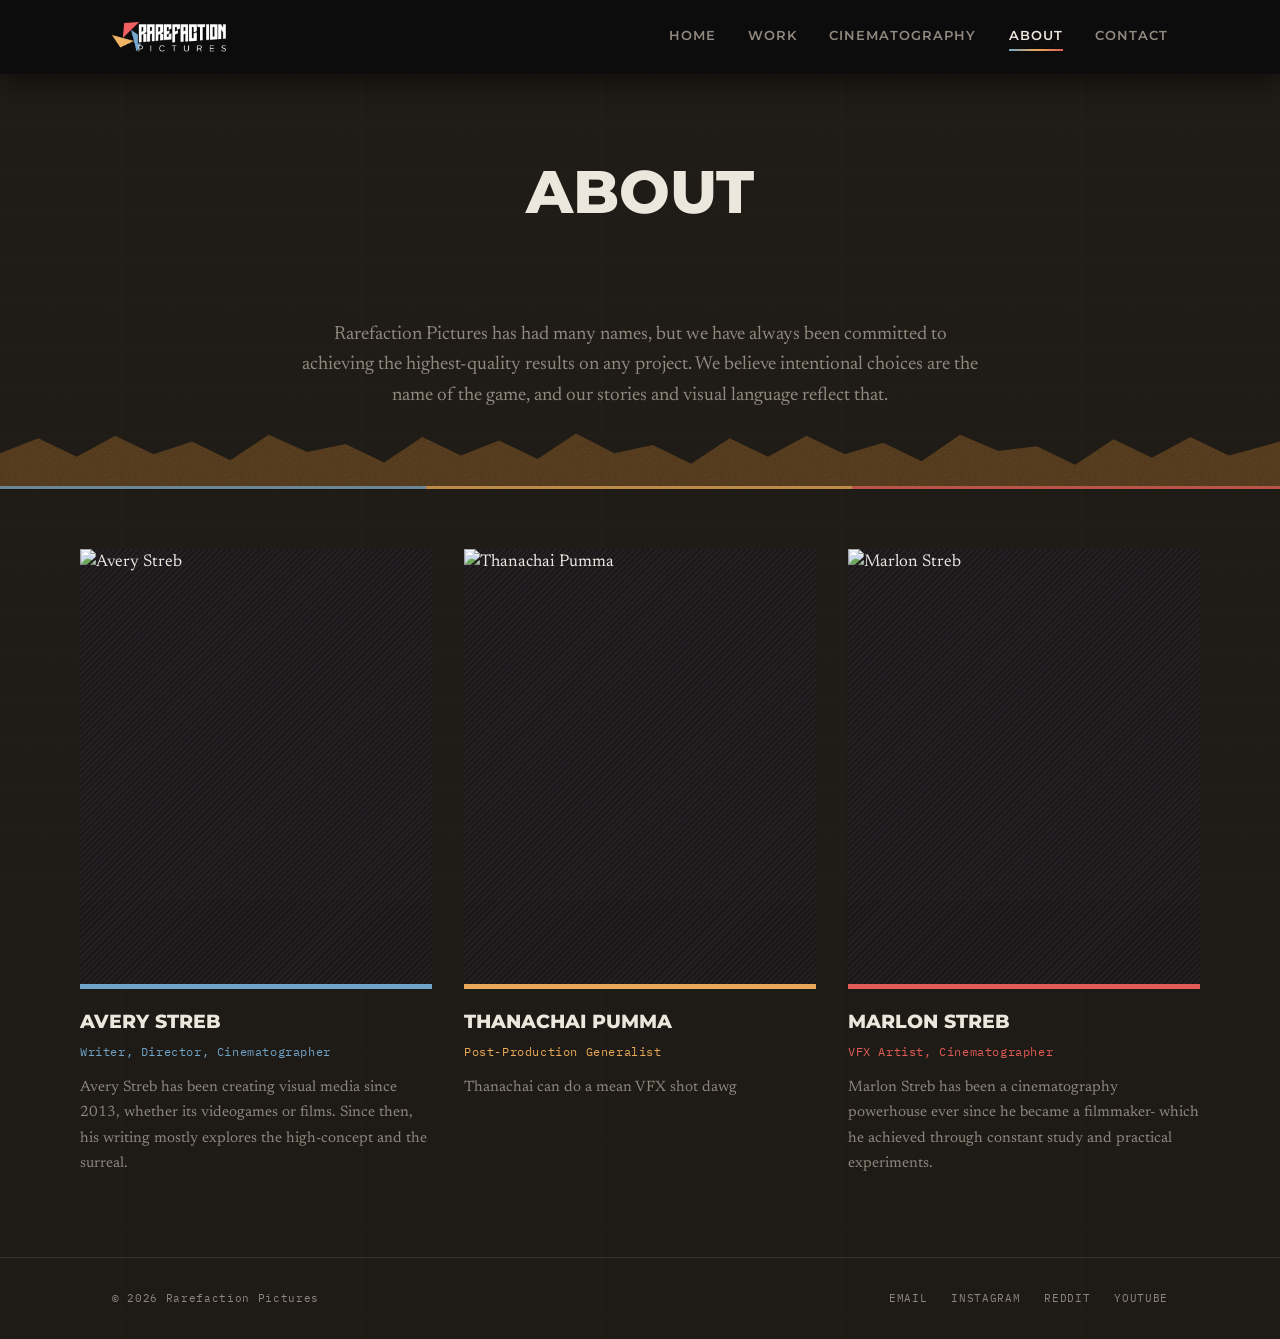
==== commit 18685d7d: "Update about.html" ====
--- a/rarefactionpictures-site/about.html
+++ b/rarefactionpictures-site/about.html
@@ -45,7 +45,7 @@
 <div class="torn-divider">
 </div>
 <div class="wrap team">
-  <div class="team-member" style="--member-color:var(--blue)">
+  <div class="team-member" style="--member-color:var(--blue)" data-member-theme="blue">
     <div class="team-photo">
       <img src="https://picsum.photos/seed/avery-streb/600/750" alt="Avery Streb">
     </div>
@@ -55,7 +55,7 @@
       Avery Streb has been creating visual media since 2013, whether its videogames or films. Since then, his writing mostly explores the high-concept and the surreal.
     </p>
   </div>
-  <div class="team-member" style="--member-color:var(--orange)">
+  <div class="team-member" style="--member-color:var(--orange)" data-member-theme="orange">
     <div class="team-photo">
       <img src="https://picsum.photos/seed/thanachai-pumma/600/750" alt="Thanachai Pumma">
     </div>
@@ -65,7 +65,7 @@
       Thanachai can do a mean VFX shot dawg
     </p>
   </div>
-  <div class="team-member" style="--member-color:var(--red)">
+  <div class="team-member" style="--member-color:var(--red)" data-member-theme="red">
     <div class="team-photo">
       <img src="https://picsum.photos/seed/marlon-streb/600/750" alt="Marlon Streb">
     </div>
--- a/rarefactionpictures-site/styles.css
+++ b/rarefactionpictures-site/styles.css
@@ -2,7 +2,7 @@
    RAREFACTION PICTURES — Design tokens
    ========================================================= */
 :root{
-  --bg:        #181f23;
+  --bg:        #131113;
   --bg-alt:    #1b181a;
   --paper:     #d8d0bf;
   --paper-dim: #b7ae9c;
@@ -18,6 +18,28 @@
   --font-display: 'Montserrat', 'Helvetica Neue', Arial, sans-serif;
   --font-body:    'Newsreader', Georgia, serif;
   --font-mono:    'IBM Plex Mono', 'Courier New', monospace;
+}
+
+/* =========================================================
+   RANDOM MODE — one of these is applied via data-theme on <html>
+   by the inline script in <head>, picked fresh on every page load.
+   Accent colors (blue/orange/red above) stay fixed since they're
+   tied to specific people — only the surface/mood colors shift.
+   ========================================================= */
+html[data-theme="blue"]{
+  --bg:        #181f23;
+  --bg-alt:    #212a2f;
+  --paper-dark:#26404a;
+}
+html[data-theme="orange"]{
+  --bg:        #1e1a15;
+  --bg-alt:    #2a2318;
+  --paper-dark:#4a341a;
+}
+html[data-theme="red"]{
+  --bg:        #1d1518;
+  --bg-alt:    #28191d;
+  --paper-dark:#4a1f24;
 }
 
 *{ box-sizing:border-box; margin:0; padding:0; }
@@ -95,14 +117,20 @@
    HEADER / NAV
    ========================================================= */
 .site-header{
+  background:#0c0b0c;
+  box-shadow:0 6px 28px rgba(0,0,0,0.55);
+  position:relative;
+  z-index:50;
+}
+
+.site-header-inner{
   display:flex;
   align-items:center;
   justify-content:space-between;
   max-width:1120px;
   margin:0 auto;
-  padding:26px 32px;
-  position:relative;
-  z-index:10;
+  padding:22px 32px;
+  position:relative;
 }
 
 .logo-mark{
@@ -147,6 +175,7 @@
 }
 
 .nav-toggle{ display:none; }
+
 
 /* =========================================================
    TORN DIVIDER — the recurring signature element
@@ -187,37 +216,38 @@
    HERO (home)
    ========================================================= */
 .hero{
-  padding:64px 0 0;
+  padding:0;
   text-align:center;
 }
 
 .hero-photo{
   position:relative;
-  margin:0 auto 0;
-  max-width:1120px;
-  height:420px;
-  background:
-    repeating-linear-gradient(135deg, #201d1f 0 2px, #171417 2px 4px);
-  border:1px dashed var(--line);
-  display:flex;
-  align-items:center;
-  justify-content:center;
+  width:100%;
+  height:min(72vh, 680px);
+  min-height:420px;
   overflow:hidden;
+}
+
+.hero-photo-img{
+  position:absolute; inset:0;
+  width:100%; height:100%;
+  object-fit:cover;
+  z-index:1;
 }
 
 .hero-logo-overlay{
   position:absolute;
-  top:24px;
-  right:24px;
-  width:min(220px, 28%);
+  top:28px;
+  right:28px;
+  width:min(260px, 22%);
   height:auto;
   z-index:3;
 }
 
 .hero-wwu-btn{
   position:absolute;
-  bottom:24px;
-  left:24px;
+  bottom:28px;
+  left:28px;
   z-index:3;
   display:inline-block;
   font-family:var(--font-display);
@@ -233,16 +263,6 @@
 .hero-wwu-btn:hover{
   background:var(--ink);
   transform:translateY(-2px);
-}
-
-.hero-photo-label{
-  font-family:var(--font-mono);
-  font-size:12px;
-  letter-spacing:0.1em;
-  text-transform:uppercase;
-  color:var(--muted);
-  text-align:center;
-  line-height:1.8;
 }
 
 .hero-photo::after{
@@ -250,6 +270,7 @@
   position:absolute; left:0; right:0; bottom:0;
   height:5px;
   background:linear-gradient(90deg,var(--blue) 0 33.3%,var(--orange) 33.3% 66.6%,var(--red) 66.6% 100%);
+  z-index:2;
 }
 
 .hero-text{ padding:48px 32px 60px; }
@@ -350,6 +371,12 @@
   display:flex;
   align-items:center;
   justify-content:center;
+  overflow:hidden;
+}
+.work-card-frame img{
+  width:100%; height:100%;
+  object-fit:cover;
+  display:block;
 }
 .work-card-frame span{
   font-family:var(--font-mono);
@@ -440,92 +467,67 @@
   font-style:italic;
 }
 
-.work-archive{ padding:40px 0 80px; }
-
-/* =========================================================
-   CINEMATOGRAPHY PAGE — carousel
+.work-archive{ padding:56px 0 80px; }
+
+/* =========================================================
+   CINEMATOGRAPHY PAGE — carousel (contained, sits below the reel)
    ========================================================= */
 .cine-carousel{
   position:relative;
-  padding:40px 0 20px;
+  max-width:760px;
+  margin:0 auto;
 }
 
 .cine-carousel .cine-track{
-  display:flex;
-  overflow-x:auto;
-  scroll-snap-type:x mandatory;
-  scrollbar-width:none;
-  -ms-overflow-style:none;
+  position:relative;
+  width:100%;
   border:1px solid var(--line);
 }
-.cine-carousel .cine-track::-webkit-scrollbar{ display:none; }
 
 .cine-carousel .cine-slide{
-  position:relative;
-  flex:0 0 100%;
-  scroll-snap-align:start;
+  display:none;
+  position:relative;
+  width:100%;
+}
+.cine-carousel .cine-slide.active{
+  display:block;
 }
 
 .cine-frame{
+  width:100%;
   aspect-ratio:16/9;
   background:repeating-linear-gradient(135deg,#221f21 0 2px,#19171a 2px 4px);
   display:flex; align-items:center; justify-content:center;
+  overflow:hidden;
+}
+.cine-frame img{
+  width:100%; height:100%;
+  object-fit:cover;
+  display:block;
 }
 .cine-frame span{
   font-family:var(--font-mono);
   font-size:11px; color:var(--muted);
   text-transform:uppercase; letter-spacing:0.08em;
-}
-
-.cine-info-bar{
-  position:absolute;
-  left:0; right:0; bottom:0;
-  display:flex;
-  align-items:baseline;
-  justify-content:space-between;
-  gap:16px;
-  padding:16px 22px;
-  background:rgba(19,17,19,0.88);
-  border-top:1px solid var(--line);
-  transform:translateY(100%);
-  transition:transform .25s ease;
-}
-.cine-slide:hover .cine-info-bar,
-.cine-slide:focus-within .cine-info-bar{
-  transform:translateY(0);
-}
-
-.cine-info-title{
-  font-family:var(--font-display);
-  font-weight:700;
-  font-size:15px;
-  text-transform:uppercase;
-  letter-spacing:0.02em;
-}
-.cine-info-meta{
-  font-family:var(--font-mono);
-  font-size:11px;
-  color:var(--muted);
-  white-space:nowrap;
 }
 
 .cine-arrow{
   position:absolute;
   top:50%;
   transform:translateY(-50%);
-  width:44px; height:44px;
+  width:40px; height:40px;
   border:1px solid var(--line);
   background:rgba(19,17,19,0.7);
   color:var(--ink);
-  font-size:22px;
+  font-size:20px;
   line-height:1;
   cursor:pointer;
   display:flex; align-items:center; justify-content:center;
   transition:background .2s ease;
 }
 .cine-arrow:hover{ background:rgba(19,17,19,0.95); }
-.cine-arrow--prev{ left:14px; }
-.cine-arrow--next{ right:14px; }
+.cine-arrow--prev{ left:-54px; }
+.cine-arrow--next{ right:-54px; }
 
 .cine-dots{
   display:flex;
@@ -543,28 +545,71 @@
 }
 .cine-dot.active{ background:var(--ink); }
 
+@media (max-width:900px){
+  .cine-carousel{ max-width:100%; padding:0 32px; }
+  .cine-arrow--prev{ left:8px; }
+  .cine-arrow--next{ right:8px; }
+  .cine-arrow{ width:36px; height:36px; font-size:18px; }
+}
+
+/* =========================================================
+   EDITORIAL SPLIT — Marlon's photo stays fixed, the caption text
+   changes to match whichever carousel slide is active, with a
+   short fade between captions.
+   ========================================================= */
+.editorial-split{
+  padding:50px 0 70px;
+}
+.editorial-split-inner{
+  display:grid;
+  grid-template-columns:1fr 1fr;
+  gap:48px;
+  align-items:center;
+}
+.editorial-split-photo{
+  aspect-ratio:4/5;
+  overflow:hidden;
+  background:repeating-linear-gradient(135deg,#221f21 0 2px,#19171a 2px 4px);
+}
+.editorial-split-photo img{
+  width:100%; height:100%;
+  object-fit:cover;
+  display:block;
+  filter:grayscale(0.4);
+}
+.editorial-split-text h2{
+  font-family:var(--font-display);
+  font-weight:800;
+  font-size:clamp(24px,3vw,34px);
+  text-transform:uppercase;
+  margin-bottom:18px;
+}
+.editorial-split-text p{
+  color:var(--muted);
+  font-size:17px;
+  line-height:1.75;
+  transition:opacity .3s ease;
+  opacity:1;
+}
+.editorial-split-text p.fading{
+  opacity:0;
+}
+
 @media (max-width:800px){
-  .cine-info-bar{
-    position:static;
-    transform:none;
-    background:var(--bg-alt);
-    flex-direction:column;
-    align-items:flex-start;
-    gap:4px;
-  }
-  .cine-arrow{ width:36px; height:36px; font-size:18px; }
-}
-
-/* =========================================================
-   REEL PLAYER
-   ========================================================= */
-.reel{ padding:20px 0 90px; }
+  .editorial-split-inner{ grid-template-columns:1fr; gap:24px; }
+}
+
+/* =========================================================
+   REEL PLAYER — full-bleed, sits at the top of the page
+   ========================================================= */
+.reel{ padding:0; }
 
 .reel-player{
   position:relative;
-  aspect-ratio:16/9;
+  width:100%;
+  height:min(80vh, 720px);
+  min-height:360px;
   background:repeating-linear-gradient(135deg,#221f21 0 2px,#19171a 2px 4px);
-  border:1px solid var(--line);
   overflow:hidden;
 }
 
@@ -595,14 +640,15 @@
 
 .reel-mute-toggle{
   position:absolute;
-  bottom:16px; right:16px;
-  width:40px; height:40px;
+  bottom:20px; right:20px;
+  width:44px; height:44px;
   border:1px solid var(--line);
   background:rgba(19,17,19,0.7);
   color:var(--ink);
-  font-size:16px;
+  font-size:17px;
   cursor:pointer;
   display:flex; align-items:center; justify-content:center;
+  z-index:2;
 }
 .reel-mute-toggle:hover{ background:rgba(19,17,19,0.95); }
 
@@ -765,6 +811,13 @@
   border-bottom:5px solid var(--member-color, var(--ink));
   display:flex; align-items:center; justify-content:center;
   margin-bottom:18px;
+  overflow:hidden;
+}
+.team-photo img{
+  width:100%; height:100%;
+  object-fit:cover;
+  display:block;
+  filter:grayscale(0.3);
 }
 .team-photo span{
   font-family:var(--font-mono);
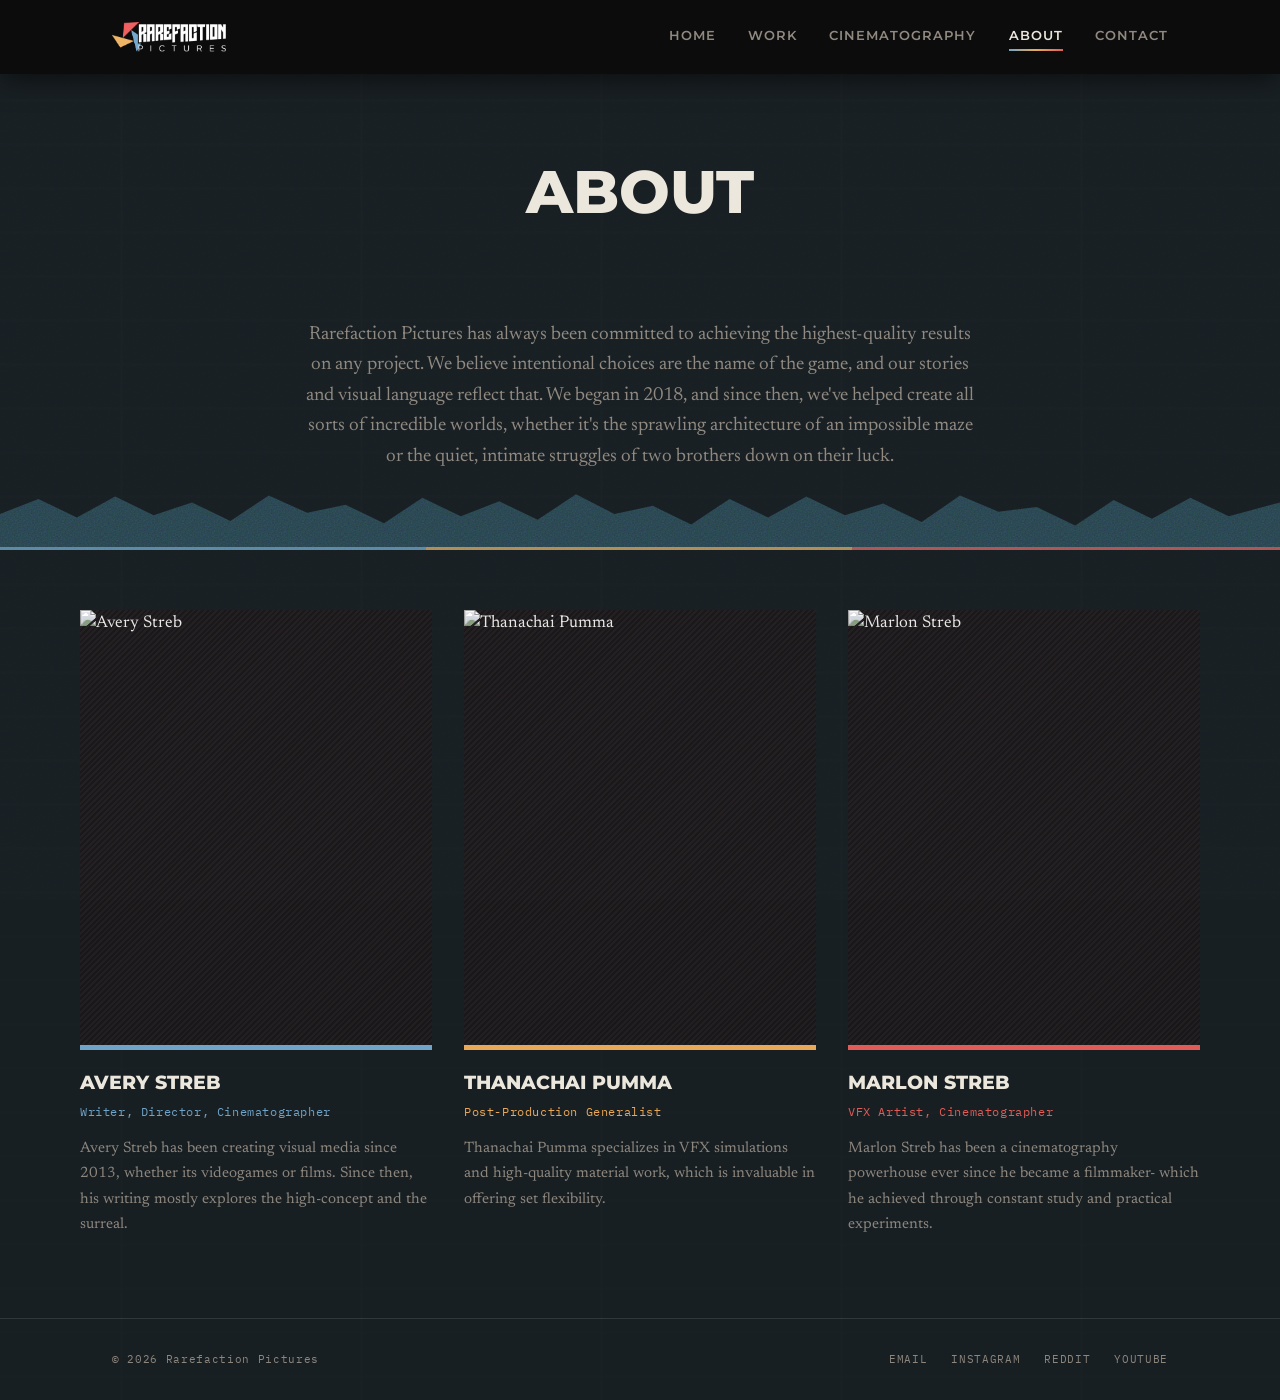
==== commit b1d00a3d: "Update about.html" ====
--- a/rarefactionpictures-site/about.html
+++ b/rarefactionpictures-site/about.html
@@ -39,7 +39,7 @@
 </div>
 <div class="wrap about-intro">
   <p>
-    Rarefaction Pictures has had many names, but we have always been committed to achieving the highest-quality results on any project. We believe intentional choices are the name of the game, and our stories and visual language reflect that.
+    Rarefaction Pictures has always been committed to achieving the highest-quality results on any project. We believe intentional choices are the name of the game, and our stories and visual language reflect that. We began in 2018, and since then, we've helped create all sorts of incredible worlds, whether it's the sprawling architecture of an impossible maze or the quiet, intimate struggles of two brothers down on their luck.
   </p>
 </div>
 <div class="torn-divider">
@@ -62,7 +62,7 @@
     <h3 class="team-name">Thanachai Pumma</h3>
     <p class="team-role">Post-Production Generalist</p>
     <p class="team-bio">
-      Thanachai can do a mean VFX shot dawg
+      Thanachai Pumma specializes in VFX simulations and high-quality material work, which is invaluable in offering set flexibility.
     </p>
   </div>
   <div class="team-member" style="--member-color:var(--red)" data-member-theme="red">
--- a/rarefactionpictures-site/styles.css
+++ b/rarefactionpictures-site/styles.css
@@ -54,6 +54,7 @@
   line-height:1.6;
   position:relative;
   overflow-x:hidden;
+  transition:background-color .6s ease;
 }
 
 /* grain texture, applied once, fixed over everything */
@@ -186,6 +187,7 @@
   margin:0;
   background:var(--paper-dark);
   box-shadow:0 6px 18px rgba(0,0,0,0.5);
+  transition:background-color .6s ease;
   clip-path:polygon(
     0% 38%, 3% 12%, 6% 44%, 9% 8%, 12% 40%, 15% 18%, 18% 50%,
     21% 6%, 24% 36%, 27% 22%, 30% 54%, 33% 10%, 36% 42%, 39% 16%,
@@ -252,16 +254,19 @@
   display:inline-block;
   font-family:var(--font-display);
   font-weight:700;
-  font-size:22px;
+  font-size:35px;
   letter-spacing:0.08em;
   text-transform:uppercase;
-  padding:23px 43px;
-  background:var(--orange); /* overridden randomly on load, see main.js */
-  color:var(--bg);
-  transition:background .2s ease, transform .2s ease;
+  padding:37px 69px;
+  background:var(--orange); /* set to match the page's color mode, see main.js */
+  color:#ffffff;
+  text-shadow:0 2px 5px rgba(0,0,0,0.85), 0 0 2px rgba(0,0,0,0.6);
+  transition:background .2s ease, transform .2s ease, color .2s ease;
 }
 .hero-wwu-btn:hover{
   background:var(--ink);
+  color:var(--bg);
+  text-shadow:none;
   transform:translateY(-2px);
 }
 
@@ -361,7 +366,7 @@
 .work-card{
   background:var(--bg-alt);
   border:1px solid var(--line);
-  transition:border-color .2s ease, transform .2s ease;
+  transition:border-color .2s ease, transform .2s ease, background-color .6s ease;
 }
 .work-card:hover{ transform:translateY(-3px); }
 
@@ -817,7 +822,11 @@
   width:100%; height:100%;
   object-fit:cover;
   display:block;
-  filter:grayscale(0.3);
+  filter:saturate(0.25);
+  transition:filter .5s ease;
+}
+.team-member.active-member .team-photo img{
+  filter:saturate(1);
 }
 .team-photo span{
   font-family:var(--font-mono);
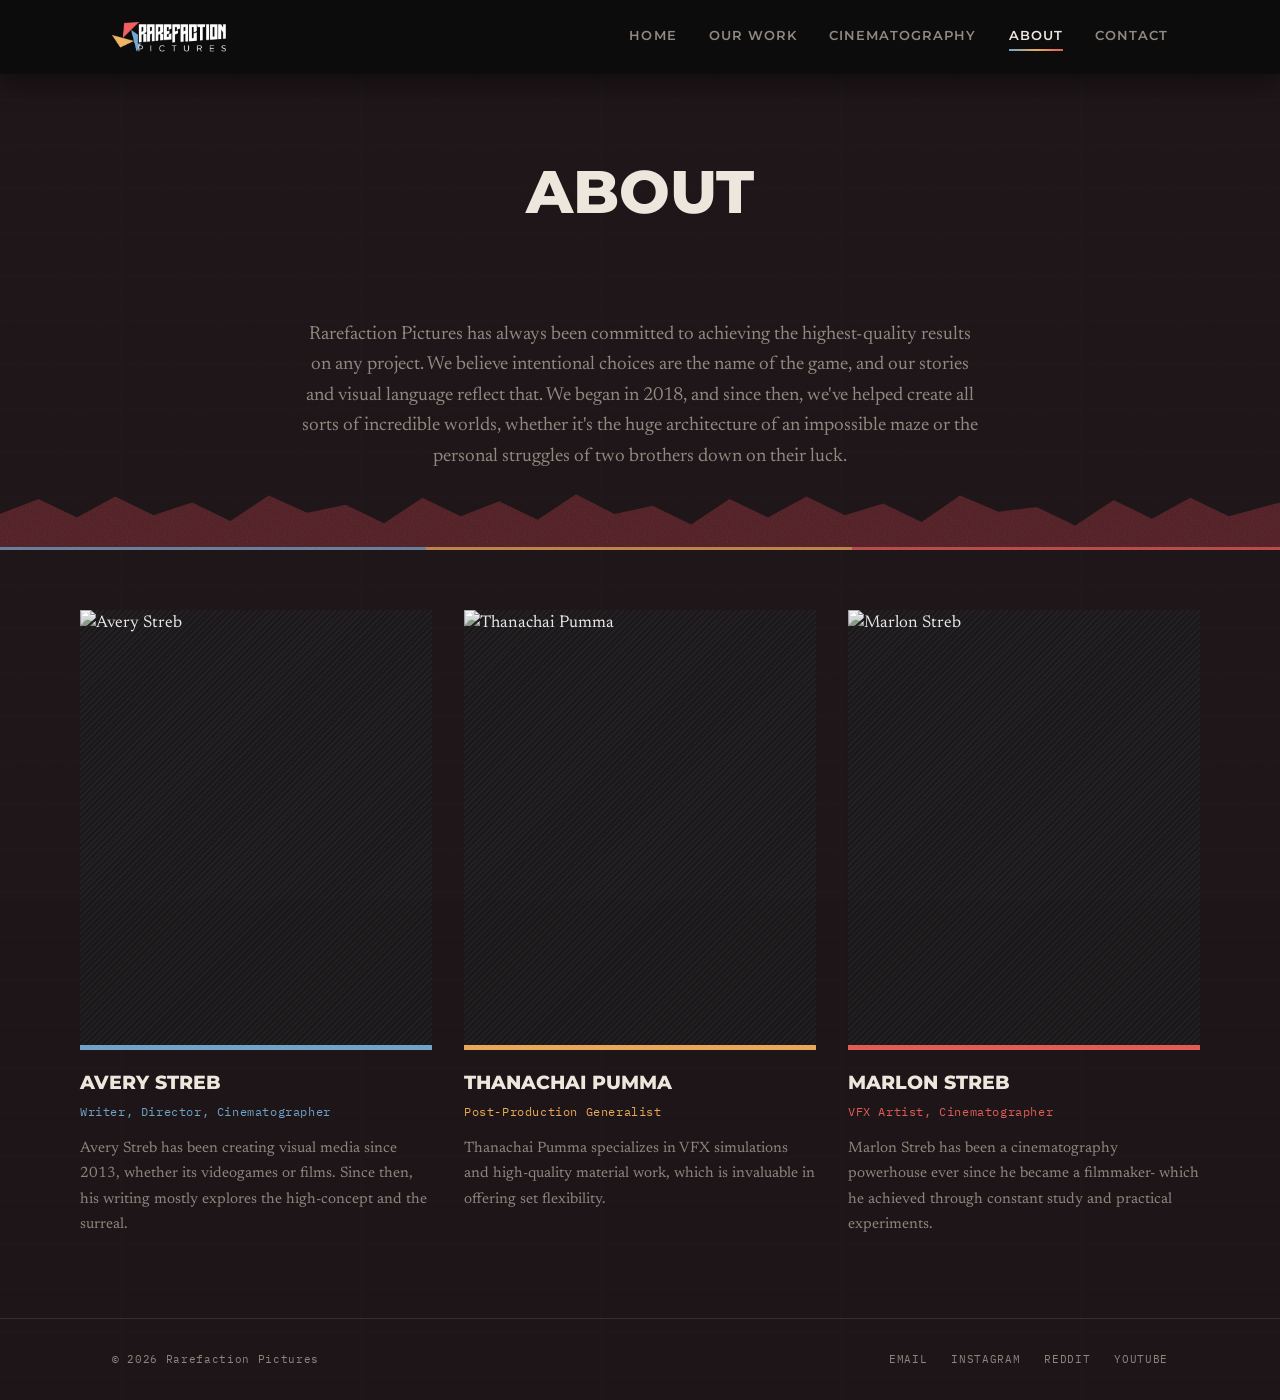
==== commit 85a1d572: "Update about.html" ====
--- a/rarefactionpictures-site/about.html
+++ b/rarefactionpictures-site/about.html
@@ -27,7 +27,7 @@
     <button class="nav-toggle" aria-label="Toggle navigation">☰</button>
     <nav class="site-nav">
       <a href="index.html">Home</a>
-      <a href="work.html">Work</a>
+      <a href="work.html">Our Work</a>
       <a href="cinematography.html">Cinematography</a>
       <a href="about.html" aria-current="page">About</a>
       <a href="contact.html">Contact</a>
@@ -39,7 +39,7 @@
 </div>
 <div class="wrap about-intro">
   <p>
-    Rarefaction Pictures has always been committed to achieving the highest-quality results on any project. We believe intentional choices are the name of the game, and our stories and visual language reflect that. We began in 2018, and since then, we've helped create all sorts of incredible worlds, whether it's the sprawling architecture of an impossible maze or the quiet, intimate struggles of two brothers down on their luck.
+    Rarefaction Pictures has always been committed to achieving the highest-quality results on any project. We believe intentional choices are the name of the game, and our stories and visual language reflect that. We began in 2018, and since then, we've helped create all sorts of incredible worlds, whether it's the huge architecture of an impossible maze or the personal struggles of two brothers down on their luck.
   </p>
 </div>
 <div class="torn-divider">
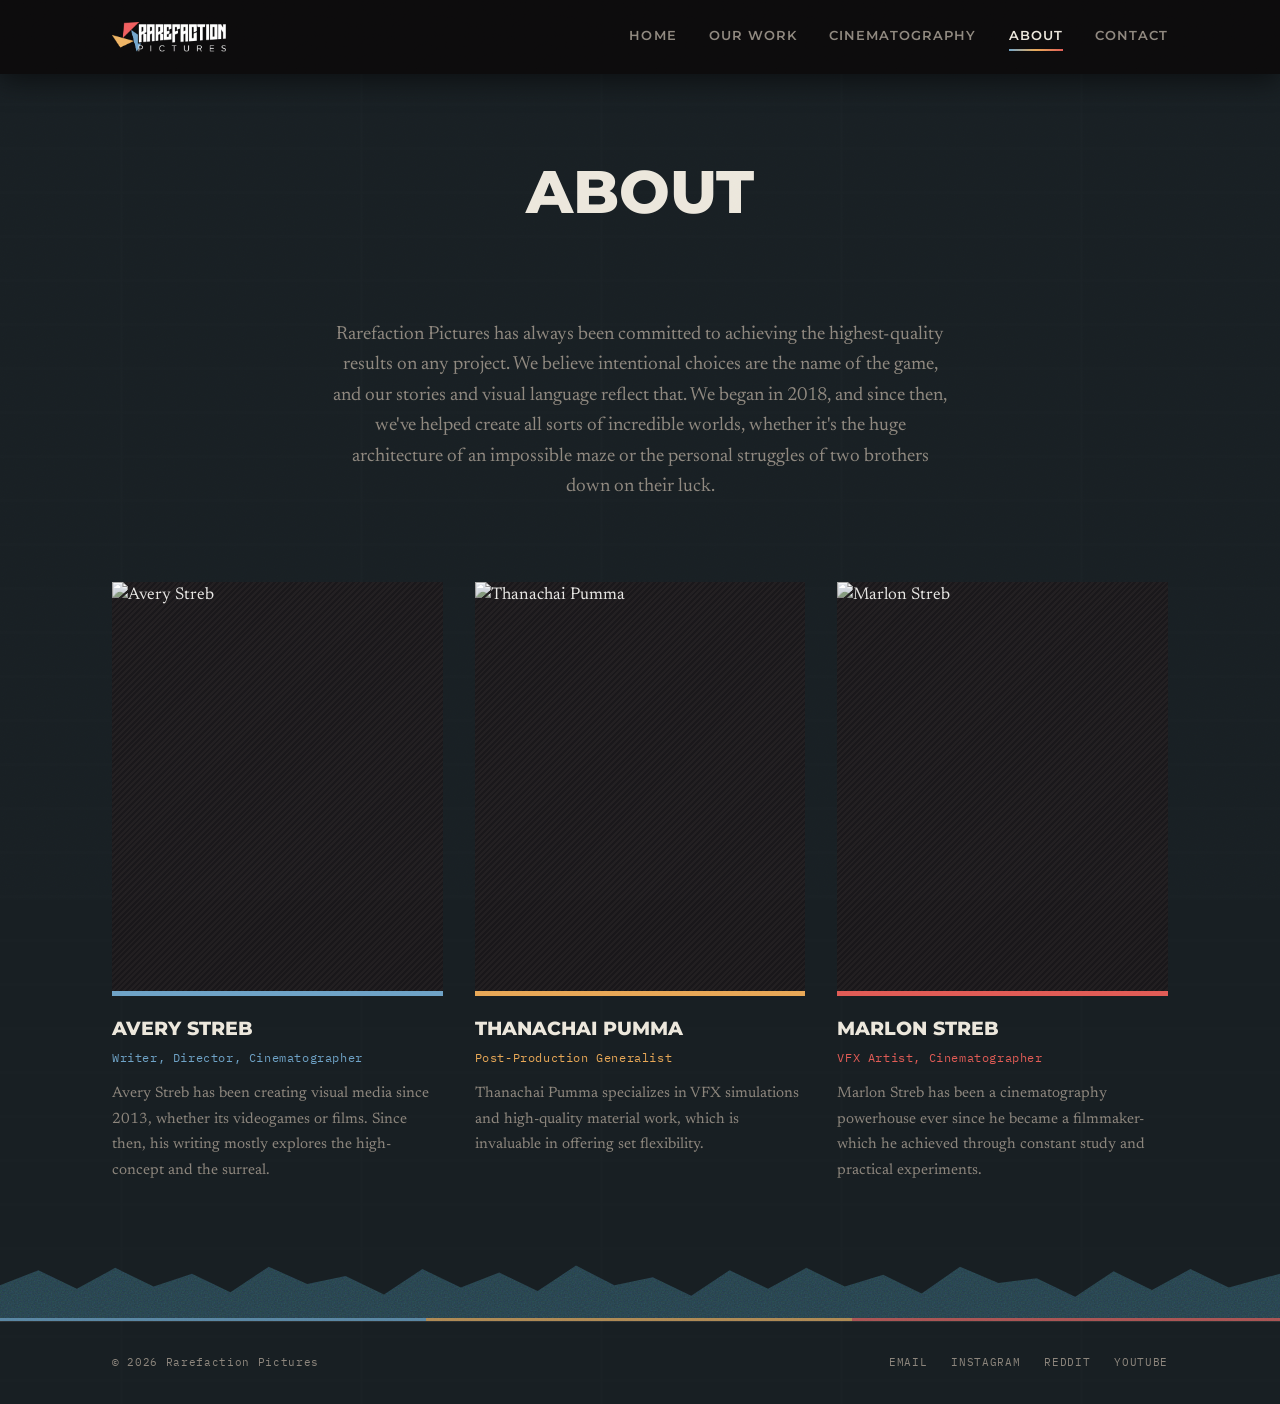
==== commit a2dc3c3b: "Update about.html" ====
--- a/rarefactionpictures-site/about.html
+++ b/rarefactionpictures-site/about.html
@@ -42,8 +42,6 @@
     Rarefaction Pictures has always been committed to achieving the highest-quality results on any project. We believe intentional choices are the name of the game, and our stories and visual language reflect that. We began in 2018, and since then, we've helped create all sorts of incredible worlds, whether it's the huge architecture of an impossible maze or the personal struggles of two brothers down on their luck.
   </p>
 </div>
-<div class="torn-divider">
-</div>
 <div class="wrap team">
   <div class="team-member" style="--member-color:var(--blue)" data-member-theme="blue">
     <div class="team-photo">
@@ -76,6 +74,7 @@
     </p>
   </div>
 </div>
+<div class="torn-divider"></div>
 <footer class="site-footer">
   <div class="wrap footer-inner">
     <span class="footer-copy">© <span id="year"></span> Rarefaction Pictures</span>
--- a/rarefactionpictures-site/styles.css
+++ b/rarefactionpictures-site/styles.css
@@ -44,7 +44,7 @@
 
 *{ box-sizing:border-box; margin:0; padding:0; }
 
-html{ scroll-behavior:smooth; }
+html{ scroll-behavior:smooth; overflow-y:scroll; }
 
 body{
   background:var(--bg);
@@ -54,7 +54,7 @@
   line-height:1.6;
   position:relative;
   overflow-x:hidden;
-  transition:background-color .6s ease;
+  transition:background-color .4s ease;
 }
 
 /* grain texture, applied once, fixed over everything */
@@ -249,7 +249,7 @@
 .hero-wwu-btn{
   position:absolute;
   bottom:28px;
-  left:28px;
+  left:max(28px, calc((100% - 1120px) / 2 + 32px));
   z-index:3;
   display:inline-block;
   font-family:var(--font-display);
@@ -261,13 +261,13 @@
   background:var(--orange); /* set to match the page's color mode, see main.js */
   color:#ffffff;
   text-shadow:0 2px 5px rgba(0,0,0,0.85), 0 0 2px rgba(0,0,0,0.6);
-  transition:background .2s ease, transform .2s ease, color .2s ease;
+  box-shadow:0 0 0 rgba(0,0,0,0); /* overridden with a real glow via main.js to match the accent color */
+  transition:background .2s ease, color .2s ease;
 }
 .hero-wwu-btn:hover{
   background:var(--ink);
   color:var(--bg);
   text-shadow:none;
-  transform:translateY(-2px);
 }
 
 .hero-photo::after{
@@ -276,6 +276,31 @@
   height:5px;
   background:linear-gradient(90deg,var(--blue) 0 33.3%,var(--orange) 33.3% 66.6%,var(--red) 66.6% 100%);
   z-index:2;
+}
+
+@media (max-width:800px){
+  .hero-photo{
+    height:auto;
+    min-height:0;
+    overflow:visible;
+  }
+  .hero-photo-img{
+    position:static;
+    width:100%;
+    height:auto;
+    aspect-ratio:4/3;
+  }
+  .hero-photo::after{ display:none; }
+  .hero-wwu-btn{
+    position:static;
+    display:block;
+    width:100%;
+    text-align:center;
+    font-size:20px;
+    padding:22px 20px;
+    letter-spacing:0.06em;
+  }
+  .hero-wwu-btn:hover{ transform:none; }
 }
 
 .hero-text{ padding:48px 32px 60px; }
@@ -366,7 +391,7 @@
 .work-card{
   background:var(--bg-alt);
   border:1px solid var(--line);
-  transition:border-color .2s ease, transform .2s ease, background-color .6s ease;
+  transition:border-color .2s ease, transform .2s ease, background-color .4s ease;
 }
 .work-card:hover{ transform:translateY(-3px); }
 
@@ -472,7 +497,7 @@
   font-style:italic;
 }
 
-.work-archive{ padding:56px 0 80px; }
+.work-archive{ padding-top:56px; padding-bottom:80px; }
 
 /* =========================================================
    CINEMATOGRAPHY PAGE — carousel (contained, sits below the reel)
@@ -551,10 +576,39 @@
 .cine-dot.active{ background:var(--ink); }
 
 @media (max-width:900px){
-  .cine-carousel{ max-width:100%; padding:0 32px; }
-  .cine-arrow--prev{ left:8px; }
-  .cine-arrow--next{ right:8px; }
-  .cine-arrow{ width:36px; height:36px; font-size:18px; }
+  .cine-mobile-wrap{
+    display:flex;
+    align-items:flex-start;
+    flex-wrap:wrap;
+    gap:16px;
+    padding:0 24px;
+  }
+  .cine-carousel{
+    max-width:none;
+    flex:0 0 130px;
+    width:130px;
+    margin:0;
+  }
+  .cine-frame{ aspect-ratio:3/4; }
+  .cine-arrow{ width:26px; height:26px; font-size:14px; }
+  .cine-arrow--prev{ left:4px; }
+  .cine-arrow--next{ right:4px; }
+  .cine-dots{ margin-top:10px; }
+  .cine-caption-mobile{
+    display:block;
+    flex:1 1 180px;
+    font-family:var(--font-body);
+    font-size:14px;
+    line-height:1.65;
+    color:var(--muted);
+    padding-top:4px;
+    transition:opacity .3s ease;
+    opacity:1;
+  }
+  .cine-caption-mobile.fading{ opacity:0; }
+}
+@media (min-width:901px){
+  .cine-caption-mobile{ display:none; }
 }
 
 /* =========================================================
@@ -624,6 +678,14 @@
   display:block;
 }
 
+@media (max-width:800px){
+  .reel-player{
+    height:auto;
+    aspect-ratio:16/9;
+    min-height:0;
+  }
+  .reel-video{ object-fit:contain; background:#000; }
+}
 .reel-placeholder-label{
   position:absolute; inset:0;
   display:flex;
@@ -794,7 +856,8 @@
    ABOUT PAGE
    ========================================================= */
 .about-intro{
-  padding:60px 0 20px;
+  padding-top:60px;
+  padding-bottom:20px;
   max-width:680px;
   margin:0 auto;
   text-align:center;
@@ -802,7 +865,8 @@
 .about-intro p{ font-size:19px; color:var(--muted); }
 
 .team{
-  padding:60px 0 80px;
+  padding-top:60px;
+  padding-bottom:80px;
   display:grid;
   grid-template-columns:repeat(3,1fr);
   gap:32px;
@@ -823,7 +887,7 @@
   object-fit:cover;
   display:block;
   filter:saturate(0.25);
-  transition:filter .5s ease;
+  transition:filter .4s ease;
 }
 .team-member.active-member .team-photo img{
   filter:saturate(1);
@@ -858,11 +922,13 @@
    CONTACT PAGE
    ========================================================= */
 .contact-page{
-  padding:80px 0 100px;
+  padding-top:80px;
+  padding-bottom:100px;
   text-align:center;
 }
 .contact-email{
   display:inline-block;
+  max-width:100%;
   font-family:var(--font-display);
   font-weight:800;
   font-size:clamp(24px,4vw,38px);
@@ -871,8 +937,14 @@
   padding-bottom:6px;
   margin:20px 0 40px;
   transition:border-color .2s ease;
+  overflow-wrap:anywhere;
+  word-break:break-word;
 }
 .contact-email:hover{ border-color:var(--orange); }
+
+@media (max-width:480px){
+  .contact-email{ font-size:20px; }
+}
 
 .contact-links{
   display:flex; gap:28px; justify-content:center;
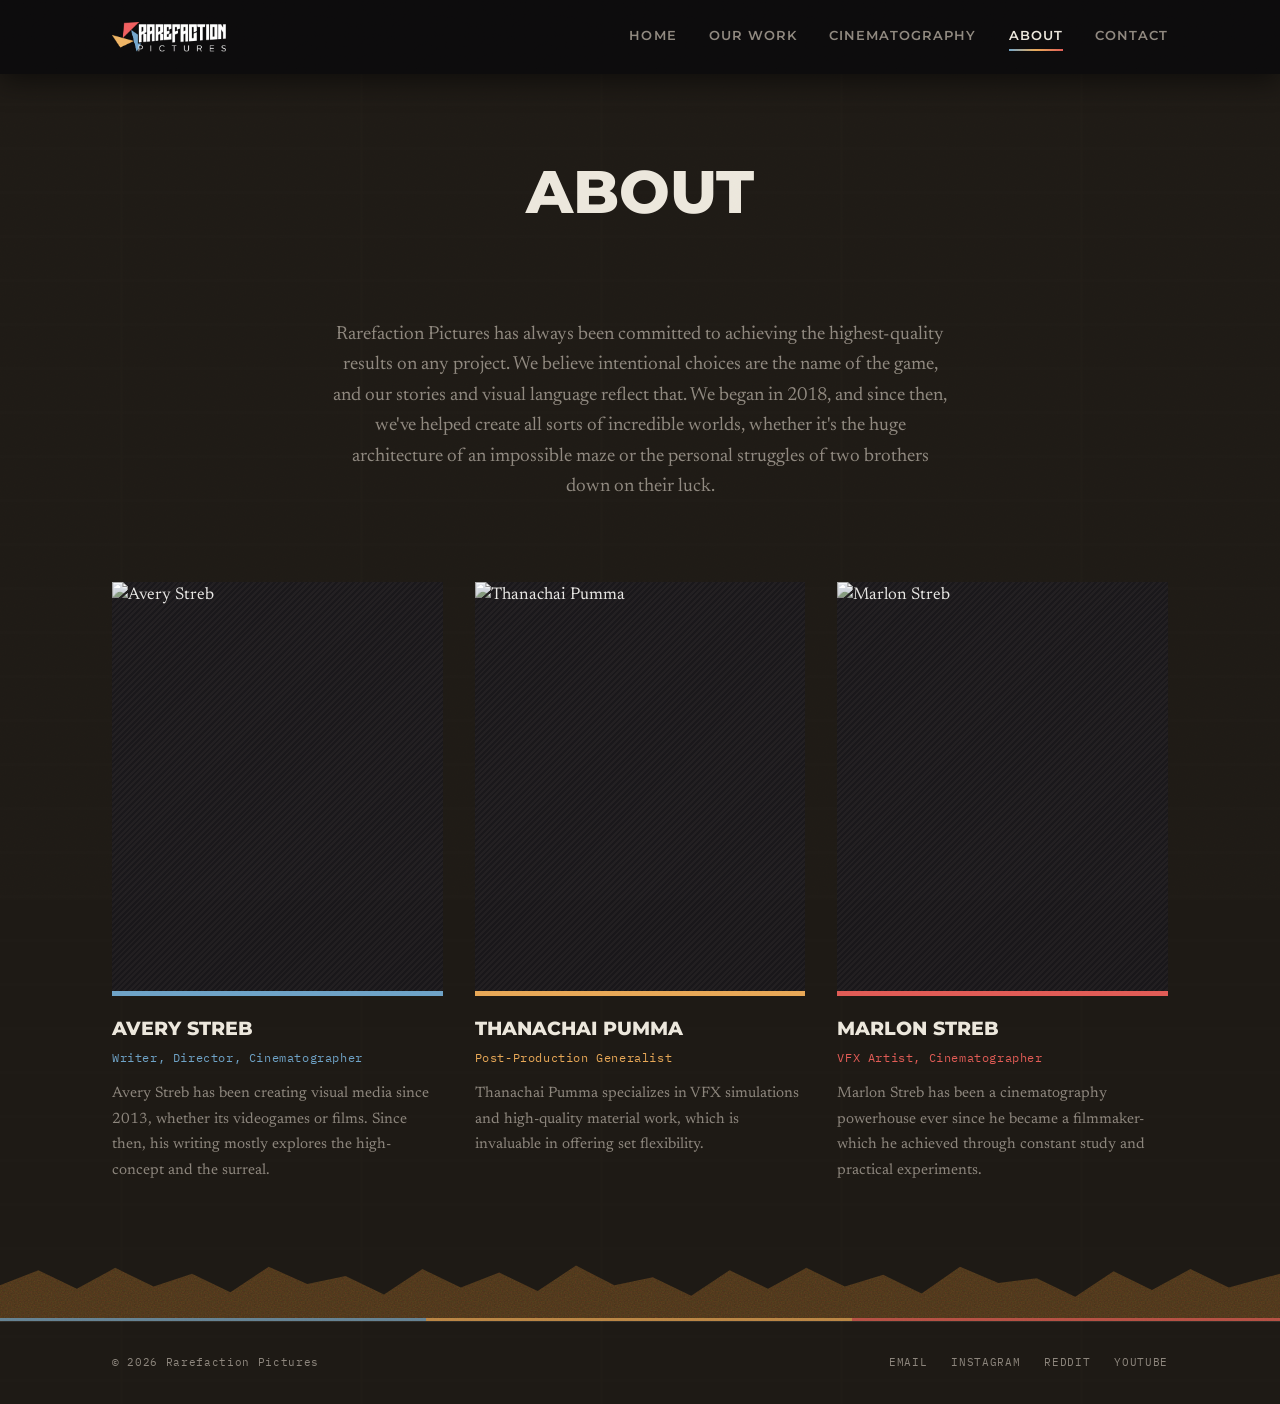
==== commit fd75d1a5: "Update about.html" ====
--- a/rarefactionpictures-site/about.html
+++ b/rarefactionpictures-site/about.html
@@ -11,6 +11,42 @@
 <meta charset="UTF-8">
 <meta name="viewport" content="width=device-width, initial-scale=1.0">
 <title>About — Rarefaction Pictures</title>
+<meta name="description" content="Meet the team behind Rarefaction Pictures: Avery Streb, Thanachai Pumma, and Marlon Streb.">
+<link rel="canonical" href="https://rarefactionpictures.com/about.html">
+<meta property="og:type" content="website">
+<meta property="og:title" content="About — Rarefaction Pictures">
+<meta property="og:description" content="Meet the team behind Rarefaction Pictures.">
+<meta property="og:url" content="https://rarefactionpictures.com/about.html">
+<meta property="og:image" content="https://rarefactionpictures.com/images/logo-full.png">
+<meta name="twitter:card" content="summary_large_image">
+<meta name="twitter:title" content="About — Rarefaction Pictures">
+<meta name="twitter:description" content="Meet the team behind Rarefaction Pictures.">
+<meta name="twitter:image" content="https://rarefactionpictures.com/images/logo-full.png">
+<script type="application/ld+json">
+{
+  "@context": "https://schema.org",
+  "@graph": [
+    {
+      "@type": "Person",
+      "name": "Avery Streb",
+      "jobTitle": "Writer, Director, Cinematographer",
+      "worksFor": { "@type": "Organization", "name": "Rarefaction Pictures", "url": "https://rarefactionpictures.com/" }
+    },
+    {
+      "@type": "Person",
+      "name": "Thanachai Pumma",
+      "jobTitle": "Post-Production Generalist",
+      "worksFor": { "@type": "Organization", "name": "Rarefaction Pictures", "url": "https://rarefactionpictures.com/" }
+    },
+    {
+      "@type": "Person",
+      "name": "Marlon Streb",
+      "jobTitle": "VFX Artist, Cinematographer",
+      "worksFor": { "@type": "Organization", "name": "Rarefaction Pictures", "url": "https://rarefactionpictures.com/" }
+    }
+  ]
+}
+</script>
 <link rel="icon" type="image/png" href="images/logo-icon.png">
 <link rel="preconnect" href="https://fonts.googleapis.com">
 <link rel="preconnect" href="https://fonts.gstatic.com" crossorigin>
--- a/rarefactionpictures-site/styles.css
+++ b/rarefactionpictures-site/styles.css
@@ -288,7 +288,7 @@
     position:static;
     width:100%;
     height:auto;
-    aspect-ratio:4/3;
+    aspect-ratio:16/9;
   }
   .hero-photo::after{ display:none; }
   .hero-wwu-btn{
@@ -500,12 +500,23 @@
 .work-archive{ padding-top:56px; padding-bottom:80px; }
 
 /* =========================================================
-   CINEMATOGRAPHY PAGE — carousel (contained, sits below the reel)
-   ========================================================= */
+   CINEMATOGRAPHY PAGE — carousel + Marlon caption, one unified
+   grid so everything shares the same left/right edges. Carousel
+   spans the full width; photo (left) and caption (right) sit in
+   a row beneath it, same column widths on every screen size.
+   ========================================================= */
+.cine-unit{ padding:50px 0 70px; }
+
+.cine-unit-grid{
+  display:grid;
+  grid-template-columns:1fr 1fr;
+  gap:24px 48px;
+  align-items:start;
+}
+
 .cine-carousel{
-  position:relative;
-  max-width:760px;
-  margin:0 auto;
+  grid-column:1 / -1;
+  position:relative;
 }
 
 .cine-carousel .cine-track{
@@ -554,10 +565,11 @@
   cursor:pointer;
   display:flex; align-items:center; justify-content:center;
   transition:background .2s ease;
+  z-index:2;
 }
 .cine-arrow:hover{ background:rgba(19,17,19,0.95); }
-.cine-arrow--prev{ left:-54px; }
-.cine-arrow--next{ right:-54px; }
+.cine-arrow--prev{ left:12px; }
+.cine-arrow--next{ right:12px; }
 
 .cine-dots{
   display:flex;
@@ -575,57 +587,8 @@
 }
 .cine-dot.active{ background:var(--ink); }
 
-@media (max-width:900px){
-  .cine-mobile-wrap{
-    display:flex;
-    align-items:flex-start;
-    flex-wrap:wrap;
-    gap:16px;
-    padding:0 24px;
-  }
-  .cine-carousel{
-    max-width:none;
-    flex:0 0 130px;
-    width:130px;
-    margin:0;
-  }
-  .cine-frame{ aspect-ratio:3/4; }
-  .cine-arrow{ width:26px; height:26px; font-size:14px; }
-  .cine-arrow--prev{ left:4px; }
-  .cine-arrow--next{ right:4px; }
-  .cine-dots{ margin-top:10px; }
-  .cine-caption-mobile{
-    display:block;
-    flex:1 1 180px;
-    font-family:var(--font-body);
-    font-size:14px;
-    line-height:1.65;
-    color:var(--muted);
-    padding-top:4px;
-    transition:opacity .3s ease;
-    opacity:1;
-  }
-  .cine-caption-mobile.fading{ opacity:0; }
-}
-@media (min-width:901px){
-  .cine-caption-mobile{ display:none; }
-}
-
-/* =========================================================
-   EDITORIAL SPLIT — Marlon's photo stays fixed, the caption text
-   changes to match whichever carousel slide is active, with a
-   short fade between captions.
-   ========================================================= */
-.editorial-split{
-  padding:50px 0 70px;
-}
-.editorial-split-inner{
-  display:grid;
-  grid-template-columns:1fr 1fr;
-  gap:48px;
-  align-items:center;
-}
 .editorial-split-photo{
+  grid-column:1;
   aspect-ratio:4/5;
   overflow:hidden;
   background:repeating-linear-gradient(135deg,#221f21 0 2px,#19171a 2px 4px);
@@ -636,12 +599,17 @@
   display:block;
   filter:grayscale(0.4);
 }
+
+.editorial-split-text{
+  grid-column:2;
+  align-self:center;
+}
 .editorial-split-text h2{
   font-family:var(--font-display);
   font-weight:800;
-  font-size:clamp(24px,3vw,34px);
-  text-transform:uppercase;
-  margin-bottom:18px;
+  font-size:clamp(22px,3vw,34px);
+  text-transform:uppercase;
+  margin-bottom:14px;
 }
 .editorial-split-text p{
   color:var(--muted);
@@ -655,7 +623,14 @@
 }
 
 @media (max-width:800px){
-  .editorial-split-inner{ grid-template-columns:1fr; gap:24px; }
+  .cine-unit-grid{
+    grid-template-columns:110px 1fr;
+    gap:16px 18px;
+  }
+  .cine-arrow{ width:32px; height:32px; font-size:16px; }
+  .editorial-split-photo{ aspect-ratio:4/5; }
+  .editorial-split-text h2{ font-size:17px; margin-bottom:6px; }
+  .editorial-split-text p{ font-size:14px; line-height:1.6; }
 }
 
 /* =========================================================
@@ -1012,9 +987,7 @@
     cursor:pointer; z-index:101;
   }
   .work-row{ grid-template-columns:1fr; }
-  .cine-grid{ grid-template-columns:1fr; }
   .team{ grid-template-columns:1fr; }
-  .hero-photo{ height:280px; }
 }
 
 @media (prefers-reduced-motion:reduce){
